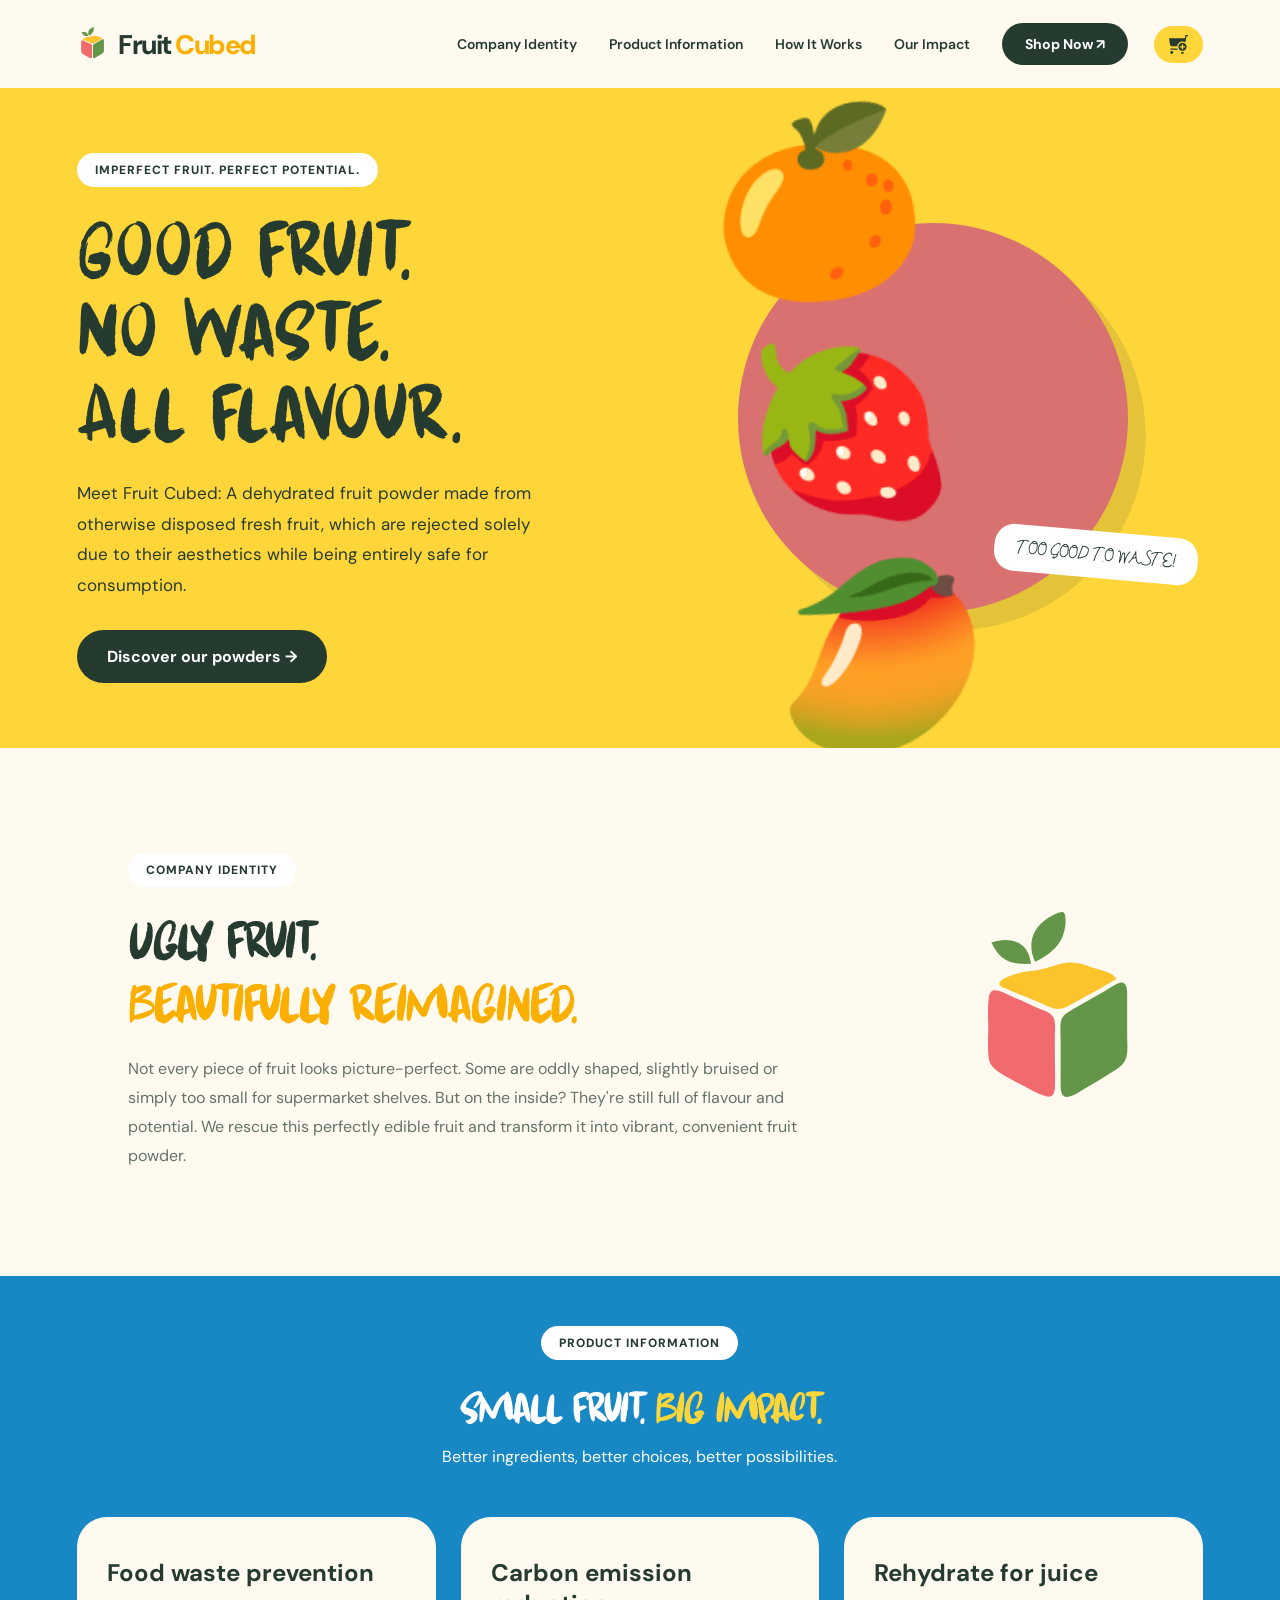
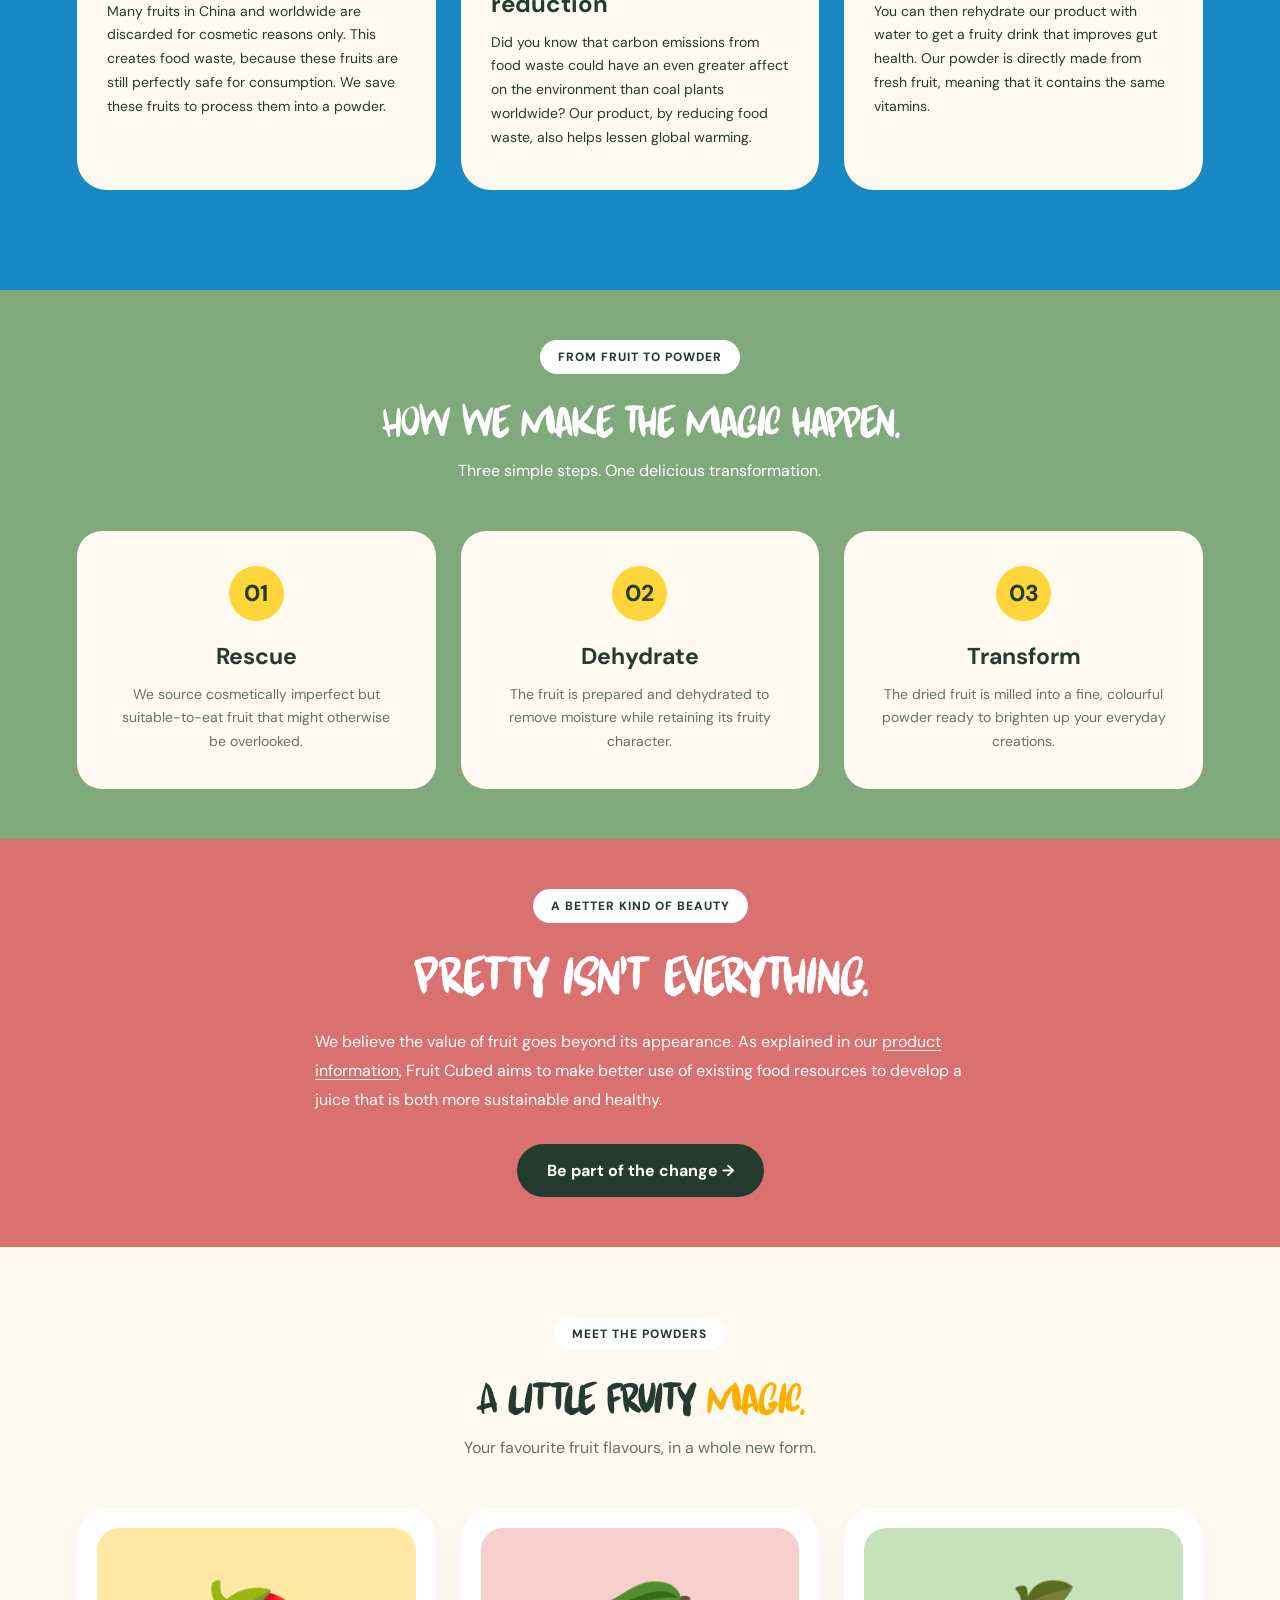
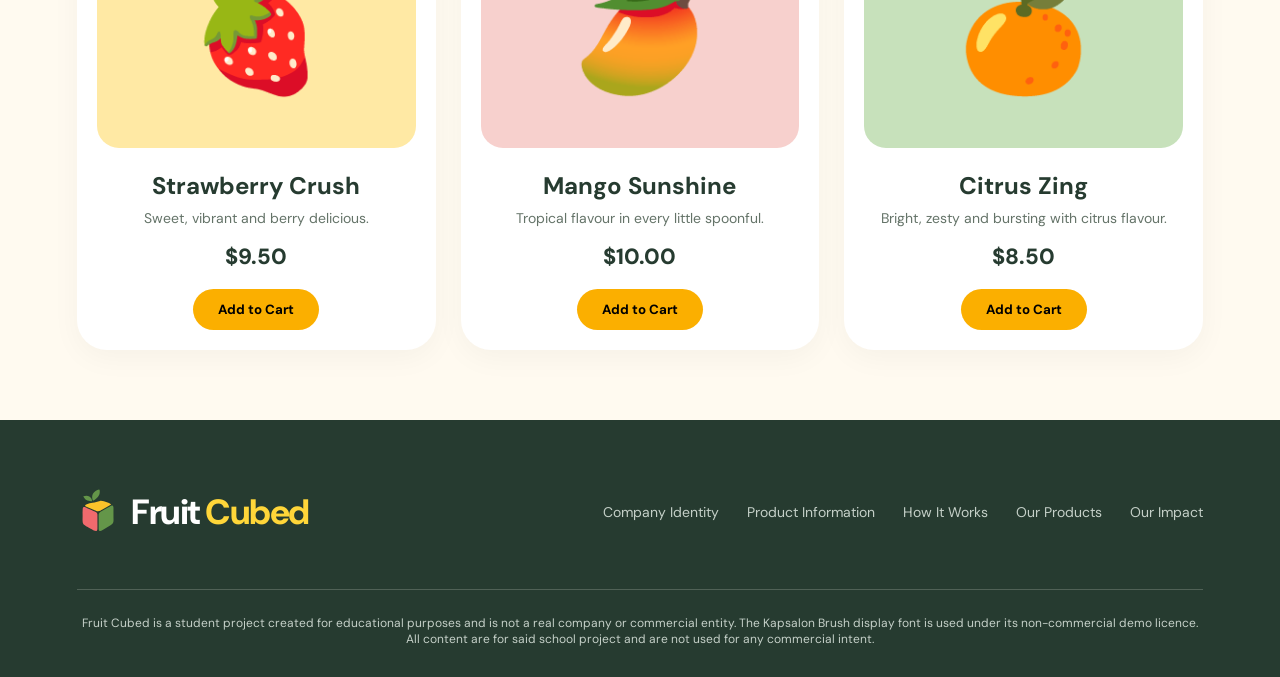
==== index.html @ ef8d4b27 "Add back to top button" ====
<!DOCTYPE html>
<html lang="en">
<head>
<meta charset="UTF-8">
<meta name="viewport" content="width=device-width, initial-scale=1.0">
<title>Fruit Cubed | Good Fruit, No Waste</title>

<link rel="icon" type="image/svg+xml" href="assets/logo.svg">

<link href="https://fonts.googleapis.com/css2?family=DM Sans:wght@400;500;600;700;800&display=swap" rel="stylesheet">

<link rel="stylesheet" href="styles.css">
</head>

<body>

<!-- NAVIGATION -->

<nav>
    <a href="#" class="logo" aria-label="Fruit Cubed home">
        <img src="assets/logo.svg" alt="Fruit Cubed"> <h3>Fruit <span>Cubed</span></h3>
    </a>

    <div class="nav-links" id="navLinks">
        <a href="#about">Company Identity</a>
        <a href="#info">Product Information</a>
        <a href="#process">How It Works</a>
        <a href="#impact">Our Impact</a>

        <div class="nav-more" id="navMore">
            <button class="nav-more-toggle" id="navMoreToggle"
            aria-label="More navigation" aria-expanded="false">More...</button>
            <div class="nav-more-dropdown" id="navMoreDropdown"></div>
        </div>

        <a href="#products" class="nav-button">Shop&nbsp;Now&nbsp;↗</a>
    </div>

    <div class="nav-actions">

        <button class="cart-toggle" aria-label="Open shopping cart"
        aria-controls="cartDrawer" aria-expanded="false"
        onclick="openCart()">
            <img src="assets/shopping-cart.svg" alt="" class="cart-icon">
            <span class="cart-count empty" id="cartCount">0</span>
        </button>

        <button class="menu-toggle" aria-label="Toggle navigation"
        aria-expanded="false" onclick="toggleMenu()">☰</button>

    </div>
</nav>


<!-- HERO SECTION -->

<section class="hero">

    <div class="hero-content">

        <span class="eyebrow">Imperfect fruit. Perfect potential.</span>

        <h1>
            Good fruit.<br>
            No waste.<br>
            <span>All flavour.</span>
        </h1>

        <p>
            Meet Fruit Cubed: A dehydrated fruit powder made from otherwise disposed fresh
            fruit, which are rejected solely due to their aesthetics while being entirely
            safe for consumption.
        </p>

        <a href="#products" class="primary-button">
            Discover our powders →
        </a>

    </div>

    <div class="hero-image">

        <div class="fruit-circle">
            🍊🍓🥭
        </div>

        <div class="floating-label">
            <span class="calligraphy-text">TOO GOOD TO WASTE!</span>
        </div>

    </div>

</section>


<!-- INTRODUCTION -->

<section class="intro" id="about">

    <div class="intro-inner">

        <div class="intro-content">

            <span class="eyebrow">Company Identity</span>

            <h2>
                Ugly fruit.<br>
                <span class="highlight">Beautifully reimagined.</span>
            </h2>

            <p>
                Not every piece of fruit looks picture-perfect.
                Some are oddly shaped, slightly bruised or simply
                too small for supermarket shelves. But on the inside?
                They're still full of flavour and potential.
                We rescue this perfectly edible fruit and transform
                it into vibrant, convenient fruit powder.
            </p>

        </div>

        <div class="intro-logo">
            <img src="assets/logo.svg" alt="Fruit Cubed">
        </div>

    </div>

</section>


<!-- PRODUCT INFORMATION -->

<section class="product-information" id="info">

    <div class="container">

        <div class="section-heading">
            <span class="eyebrow">Product Information</span>
            <h2>Small fruit. <span class="highlight">Big impact.</span></h2>
            <p>Better ingredients, better choices, better possibilities.</p>
        </div>

        <div class="info-grid">

            <div class="info-card">
                <h3>Food waste prevention</h3>
                <p>
                    Many fruits in China and worldwide are discarded for cosmetic reasons only. This creates food waste,
                    because these fruits are still perfectly safe for consumption. We save these fruits to process them into
                    a powder.
                </p>
            </div>

            <div class="info-card">
                <h3>Carbon emission reduction</h3>
                <p>
                    Did you know that carbon emissions from food waste could have an even greater affect on the environment
                    than coal plants worldwide? Our product, by reducing food waste, also helps lessen global warming.
                </p>
            </div>

            <div class="info-card">
                <h3>Rehydrate for juice</h3>
                <p>
                    You can then rehydrate our product with water to get a fruity drink that improves gut health. Our powder
                    is directly made from fresh fruit, meaning that it contains the same vitamins.
                </p>
            </div>

        </div>

    </div>

</section>


<!-- HOW IT WORKS -->

<section class="process" id="process">

    <div class="container">

        <div class="section-heading">

            <span class="eyebrow">From Fruit to Powder</span>

            <h2>How we make the magic happen.</h2>

            <p>Three simple steps. One delicious transformation.</p>

        </div>

        <div class="steps">

            <div class="step">
                <div class="step-number">01</div>
                <h3>Rescue</h3>
                <p>
                    We source cosmetically imperfect but
                    suitable-to-eat fruit that might otherwise
                    be overlooked.
                </p>
            </div>

            <div class="step">
                <div class="step-number">02</div>
                <h3>Dehydrate</h3>
                <p>
                    The fruit is prepared and dehydrated
                    to remove moisture while retaining
                    its fruity character.
                </p>
            </div>

            <div class="step">
                <div class="step-number">03</div>
                <h3>Transform</h3>
                <p>
                    The dried fruit is milled into a fine,
                    colourful powder ready to brighten
                    up your everyday creations.
                </p>
            </div>

        </div>

    </div>

</section>


<!-- SUSTAINABILITY -->

<section class="impact" id="impact">

    <span class="eyebrow">A Better Kind of Beauty</span>

    <h2>Pretty isn't everything.</h2>

    <p>
        We believe the value of fruit goes beyond its appearance.
        As explained in our <a href="#info"> product information</a>,
        Fruit Cubed aims to make better use of existing food
        resources to develop a juice that is both more sustainable and healthy.
    </p>

    <a href="#products" class="primary-button">
        Be part of the change →
    </a>

</section>


<!-- PRODUCTS -->

<section class="products" id="products">

    <div class="container">

        <div class="section-heading">

            <span class="eyebrow">Meet the Powders</span>

            <h2>A little fruity <span class="highlight">magic.</span></h2>

            <p>
                Your favourite fruit flavours, in a whole new form.
            </p>

        </div>

        <div class="product-grid"></div>

    </div>

</section>


<!-- FOOTER -->

<footer>

    <div class="footer-content">

        <a href="#" class="logo" aria-label="Fruit Cubed home">
            <div class="footer-logo">
                <img src="assets/logo.svg" alt="Fruit Cubed"> <h3>Fruit <span>Cubed</span></h3>
            </div>
        </a>


        <div class="footer-links">
            <a href="#about">Company Identity</a>
            <a href="#info">Product Information</a>
            <a href="#process">How It Works</a>
            <a href="#products">Our Products</a>
            <a href="#impact">Our Impact</a>
        </div>
    </div>

    <p class="copyright">
        Fruit Cubed is a student project created for educational purposes and is not a real company or commercial entity.
        The Kapsalon Brush display font is used under its non-commercial demo licence.
        All content are for said school project and are not used for any commercial intent.
    </p>
</footer>


<!-- SHOPPING CART -->

<div class="cart-overlay" id="cartOverlay" onclick="closeCart()"></div>

<aside class="cart-drawer" id="cartDrawer" aria-label="Shopping cart">

    <div class="cart-header">

        <h2>Your cart</h2>

        <button class="cart-close" aria-label="Close cart"
        onclick="closeCart()">✕</button>

    </div>

    <div class="cart-items" id="cartItems"></div>

    <div class="cart-footer">

        <div class="cart-total">
            <span>Total</span>
            <span id="cartTotal">$0.00</span>
        </div>

        <button class="primary-button cart-checkout" disabled
        onclick="openCheckout()">
            Checkout →
        </button>

        <button class="cart-clear" id="cartClear" hidden
        onclick="clearCart()">
            Clear cart
        </button>

        <p class="cart-note">
            Orders open at launch. No payment taken yet.
        </p>

    </div>

</aside>


<!-- BACK TO TOP -->

<button class="scroll-top" id="scrollTop" aria-label="Back to top"
onclick="scrollToTop()">↑</button>


<!-- JAVASCRIPT -->

<script src="products.js"></script>
<script src="script.js?v=3"></script>

</body>
</html>
---- styles.css ----
@font-face {
    font-family: 'Kapsalon Brush';
    src: url('fonts/Kapsalon Brush DEMO.otf') format('opentype');
    font-weight: normal;
    font-style: normal;
    font-display: swap;
}

@font-face {
	font-family: 'Fruit Cubed Calligraphy';
	src: url('fonts/FruitCubedCaligraphy-Regular.otf') format('opentype');
}

/* =========================
   COLOUR PALETTE
========================= */

:root {
    --amber-flame: #fbaf00;
    --gold: #ffd639;
    --light-coral: #da7171;
    --sage-green: #80a97c;
    --ocean-blue: #1788c4;

    --cream: #fffaf0;
    --dark: #263b30;
    --white: #ffffff;

    --nav-height: 88px;
}

/* =========================
   GENERAL STYLING
========================= */

* {
    margin: 0;
    padding: 0;
    box-sizing: border-box;
}

html {
    scroll-behavior: smooth;
}

section[id] {
    scroll-margin-top: var(--nav-height);
}

body {
    font-family: 'DM Sans', sans-serif;
    background: var(--cream);
    color: var(--dark);
    overflow-x: hidden;
}

/* Main display titles */
h1, h2 {
    font-family: 'Kapsalon Brush', cursive;
    font-weight: normal;
}

/* Smaller headings */
h3 {
    font-family: 'DM Sans', sans-serif;
    font-weight: 700;
}

/* Body text */
body {
    font-family: 'DM Sans', sans-serif;
}

a {
    text-decoration: none;
    color: inherit;
}

/* Links inside prose */
p a {
    text-decoration: underline;
    text-underline-offset: 3px;
}

button {
    font-family: inherit;
    cursor: pointer;
    border: none;
}

.container {
    width: 88%;
    max-width: 1200px;
    margin: auto;
}

.highlight {
    color: var(--amber-flame);
}

/* =========================
   NAVIGATION
========================= */

nav {
    display: flex;
    justify-content: space-between;
    align-items: center;
    padding: 22px 6%;
    height: var(--nav-height);
    background: var(--cream);
    position: sticky;
    top: 0;
    z-index: 100;
}

.logo {
    display: flex;
    align-items: center;
    gap: 10px;
}

.logo img {
    display: block;
    height: 40px;
    width: auto;
}

.logo h3 {
    font-size: 27px;
    font-weight: 800;
    letter-spacing: -1.5px;
    white-space: nowrap;
}

.logo span {
    color: var(--amber-flame);
}

.nav-links {
    display: flex;
    gap: 32px;
    align-items: center;
    font-size: 14px;
    font-weight: 600;
    margin-left: auto;
}

.nav-links a {
    flex-shrink: 0;
    white-space: nowrap;
    transition: 0.3s;
}

.nav-links > a:first-child {
    margin-left: 14px;
}

.nav-links a:hover {
    transform: translateY(-2px);
}

.nav-button {
    background: var(--dark);
    color: white;
    padding: 12px 23px;
    border-radius: 30px;
    font-weight: 700;
}

.nav-actions {
    display: flex;
    align-items: center;
    gap: 12px;
    margin-left: 26px;
}

.cart-toggle {
    display: flex;
    align-items: center;
    gap: 7px;
    background: var(--gold);
    color: var(--dark);
    padding: 9px 15px;
    border-radius: 30px;
    font-size: 17px;
    transition: 0.3s;
}

.cart-toggle:hover {
    transform: translateY(-2px);
}

.cart-icon {
    width: 19px;
    height: 19px;
    display: block;
}

.cart-count {
    background: var(--dark);
    color: white;
    min-width: 21px;
    height: 21px;
    border-radius: 50%;
    display: grid;
    place-items: center;
    font-family: 'DM Sans';
    font-size: 12px;
    font-weight: 800;
}

.cart-count.empty {
    display: none;
}

.menu-toggle {
    display: none;
    background: none;
    font-size: 25px;
    transition: 0.3s;
}

.menu-toggle:hover {
    transform: translateY(-2px);
}

/* =========================
   MORE NAVIGATION
======================== */

.nav-more {
    position: relative;
    display: none;
    flex-shrink: 0;
}

.nav-more.has-items {
    display: block;
}

.nav-more-toggle {
    background: none;
    font-family: 'DM Sans', sans-serif;
    font-size: 14px;
    font-weight: 600;
    color: var(--dark);
    padding: 8px 12px;
    transition: 0.3s;
}

.nav-more-toggle:hover {
    transform: translateY(-2px);
}

.nav-more-dropdown {
    display: none;
    position: absolute;
    top: 100%;
    right: 0;
    margin-top: 8px;
    background: var(--cream);
    border-radius: 18px;
    box-shadow: 0 10px 30px rgba(0,0,0,0.1);
    padding: 10px;
    min-width: 180px;
    flex-direction: column;
    gap: 4px;
    z-index: 101;
}

.nav-more:hover .nav-more-dropdown,
.nav-more:focus-within .nav-more-dropdown {
    display: flex;
}

.nav-more.esc-closed .nav-more-dropdown,
.nav-more.esc-closed:hover .nav-more-dropdown,
.nav-more.esc-closed:focus-within .nav-more-dropdown {
    display: none;
}

.nav-more-dropdown a {
    padding: 10px 14px;
    border-radius: 12px;
    font-size: 14px;
    font-weight: 600;
    transition: 0.2s;
}

.nav-more-dropdown a:hover {
    background: var(--gold);
    transform: none;
}

/* =========================
   HERO SECTION
========================= */

.hero {
    min-height: 590px;
    display: flex;
    align-items: center;
    background: var(--gold);
    overflow: hidden;
    padding: 65px 6%;
}

.hero-content {
    width: 52%;
    z-index: 2;
}

.eyebrow {
    display: inline-block;
    background: white;
    padding: 9px 18px;
    border-radius: 30px;
    font-size: 12px;
    font-weight: 800;
    letter-spacing: 1px;
    text-transform: uppercase;
    margin-bottom: 22px;
}

.hero h1 {
    font-size: clamp(48px, 6.5vw, 83px);
    line-height: 0.98;
    letter-spacing: 0px;
    margin-bottom: 25px;
}

.hero p {
    font-size: 17px;
    line-height: 1.8;
    max-width: 470px;
    margin-bottom: 30px;
}

.primary-button {
    display: inline-block;
    padding: 16px 30px;
    background: var(--dark);
    color: white;
    border-radius: 35px;
    font-weight: 700;
    transition: 0.3s;
}

.primary-button:hover {
    transform: translateY(-4px);
    background: var(--ocean-blue);
}

.hero-image {
    width: 48%;
    display: flex;
    justify-content: center;
    align-items: center;
    position: relative;
}

.fruit-circle {
    width: 390px;
    height: 390px;
    background: var(--light-coral);
    border-radius: 50%;
    display: flex;
    align-items: center;
    justify-content: center;
    font-size: 175px;
    box-shadow: 15px 20px 0 rgba(38,59,48,0.12);
    transform: rotate(-8deg);
}

.floating-label {
    position: absolute;
    bottom: 35px;
    right: 5px;
    background: white;
    padding: 15px 22px;
    border-radius: 20px;
    font-weight: 800;
    font-family: "Fruit Cubed Calligraphy";
    transform: rotate(5deg);
}

.calligraphy-text {
    font-family: 'Fruit Cubed Calligraphy', cursive;
}

/* =========================
   INTRO / VALUE PROPOSITION
========================= */

.intro {
    background: var(--cream);
    padding: 105px 10%;
}

.intro-inner {
    display: flex;
    align-items: center;
    justify-content: center;
    gap: 60px;
    max-width: 1200px;
    margin: auto;
}

.intro-content {
    text-align: left;
    flex: 1;
}

.intro-content .eyebrow {
    margin-bottom: 22px;
}

.intro h2 {
    font-size: clamp(35px, 5vw, 55px);
    margin-bottom: 20px;
    letter-spacing: -2px;
}

.intro p {
    max-width: 700px;
    margin: 0;
    text-align: left;
    line-height: 1.8;
    color: #647368;
    font-size: 16px;
}

.intro-logo {
    flex: 0 0 auto;
}

.intro-logo img {
    display: block;
    height: clamp(150px, 20vw, 240px);
    width: auto;
}

/* =========================
   BENEFITS
========================= */

.product-information {
    background: var(--ocean-blue);
    padding: 50px 0 100px;
}

.product-information .section-heading h2,
.product-information .section-heading p {
    color: white;
}

.product-information .highlight {
    color: var(--gold);
}

.section-heading {
    text-align: center;
    margin-bottom: 50px;
}

.section-heading h2 {
    font-size: 45px;
    letter-spacing: -2px;
    margin-bottom: 12px;
}

.section-heading p {
    color: #647368;
}

.info-grid {
    display: grid;
    grid-template-columns: repeat(3, 1fr);
    gap: 25px;
}

.info-card {
    padding: 40px 30px;
    border-radius: 30px;
    min-height: 250px;
    transition: 0.3s;
    background-color: var(--cream);
}

.info-card:hover {
    transform: translateY(-8px);
}

.info-card h3 {
    font-size: 24px;
    margin-bottom: 12px;
}

.info-card p {
    line-height: 1.7;
    font-size: 14px;
}

/* =========================
   HOW IT WORKS
========================= */

.process {
    background: var(--sage-green);
    padding: 50px 0;
}

.process .section-heading h2,
.process .section-heading p {
    color: white;
}

.steps {
    display: grid;
    grid-template-columns: repeat(3, 1fr);
    gap: 25px;
}

.step {
    background: var(--cream);
    padding: 35px;
    border-radius: 25px;
    text-align: center;
    transition: 0.3s;
}

.step:hover {
    transform: translateY(-8px);
}

.step-number {
    background: var(--gold);
    width: 55px;
    height: 55px;
    border-radius: 50%;
    display: grid;
    place-items: center;
    margin: 0 auto 20px;
    font-family: 'DM Sans';
    font-size: 23px;
    font-weight: 800;
}

.step h3 {
    font-size: 23px;
    margin-bottom: 12px;
}

.step p {
    font-size: 14px;
    line-height: 1.7;
    color: #647368;
}

/* =========================
   PRODUCTS
========================= */

.products {
    background: var(--cream);
    padding: 70px 0;
}

.product-grid {
    display: grid;
    grid-template-columns: repeat(3, 1fr);
    gap: 25px;
}

.product-card {
    background: white;
    border-radius: 30px;
    padding: 20px;
    text-align: center;
    box-shadow: 0 8px 30px rgba(0,0,0,0.04);
    transition: 0.3s;
}

.product-card:hover {
    transform: translateY(-8px);
}

.product-image {
    position: relative;
    height: 220px;
    border-radius: 22px;
    display: grid;
    place-items: center;
    font-size: 105px;
    margin-bottom: 22px;
}

/* Photo products fit the same tile the emoji sits in */
.product-image img {
    position: absolute;
    inset: 0;
    width: 100%;
    height: 100%;
    object-fit: contain;
    padding: 18px;
}


.product-card:nth-child(1) .product-image {
    background: #ffe9a4;
}

.product-card:nth-child(2) .product-image {
    background: #f7d0cd;
}

.product-card:nth-child(3) .product-image {
    background: #c7e1bb;
}

.product-card h3 {
    font-size: 24px;
    margin-bottom: 8px;
}

.product-card p {
    color: #647368;
    font-size: 14px;
    margin-bottom: 15px;
}

.product-price {
    font-family: 'DM Sans';
    font-size: 22px;
    font-weight: 800;
    margin-bottom: 18px;
}

.product-button {
    background: var(--amber-flame);
    padding: 12px 25px;
    border-radius: 25px;
    font-weight: 700;
    transition: 0.3s;
}

.product-button:hover {
    background: var(--gold);
}

.product-actions {
    display: flex;
    flex-direction: column;
    align-items: center;
    gap: 10px;
}

.product-quantity {
    display: flex;
    align-items: center;
    gap: 14px;
    background: var(--amber-flame);
    padding: 7px 14px;
    border-radius: 25px;
}

.product-quantity[hidden] {
    display: none;
}

.product-quantity button {
    width: 26px;
    height: 26px;
    border-radius: 50%;
    background: white;
    font-size: 15px;
    font-weight: 700;
    line-height: 1;
    transition: 0.2s;
}

.product-quantity button:hover {
    background: var(--gold);
}

.product-quantity span {
    font-family: 'DM Sans';
    font-size: 14px;
    font-weight: 700;
    min-width: 14px;
    text-align: center;
}

.product-link {
    background: none;
    color: #647368;
    font-size: 13px;
    font-weight: 600;
    text-decoration: underline;
}

.product-link:hover {
    color: var(--light-coral);
}

/* =========================
   SHOPPING CART
========================= */

body.cart-open {
    overflow: hidden;
}

.cart-overlay {
    position: fixed;
    inset: 0;
    background: rgba(38,59,48,0.45);
    opacity: 0;
    visibility: hidden;
    transition: 0.3s;
    z-index: 200;
}

.cart-overlay.active {
    opacity: 1;
    visibility: visible;
}

.cart-drawer {
    position: fixed;
    top: 0;
    right: 0;
    height: 100%;
    width: 400px;
    max-width: 92%;
    background: var(--cream);
    z-index: 201;
    display: flex;
    flex-direction: column;
    padding: 30px 26px;
    border-radius: 30px 0 0 30px;
    box-shadow: -10px 0 40px rgba(0,0,0,0.15);
    transform: translateX(105%);
    visibility: hidden;
    transition: 0.35s;
}

.cart-drawer.active {
    transform: translateX(0);
    visibility: visible;
}

.cart-header {
    display: flex;
    justify-content: space-between;
    align-items: center;
    margin-bottom: 22px;
}

.cart-header h2 {
    font-size: 32px;
    letter-spacing: -1px;
}

.cart-close {
    background: white;
    width: 40px;
    height: 40px;
    border-radius: 50%;
    font-size: 15px;
    transition: 0.3s;
}

.cart-close:hover {
    background: var(--gold);
}

.cart-items {
    flex: 1;
    overflow-y: auto;
    padding-right: 4px;
}

.cart-empty {
    text-align: center;
    color: #647368;
    font-size: 14px;
    line-height: 1.8;
    margin-top: 50px;
}

.cart-item {
    display: flex;
    align-items: center;
    gap: 14px;
    background: white;
    border-radius: 20px;
    padding: 12px;
    margin-bottom: 12px;
}

.cart-item-image {
    width: 58px;
    height: 58px;
    border-radius: 15px;
    display: grid;
    place-items: center;
    font-size: 28px;
    flex-shrink: 0;
}

.cart-item-image.strawberry {
    background: #ffe9a4;
}

.cart-item-image.mango {
    background: #f7d0cd;
}

.cart-item-image.citrus {
    background: #c7e1bb;
}

.cart-item-info {
    flex: 1;
}

.cart-item-info h4 {
    font-family: 'DM Sans';
    font-size: 15px;
    font-weight: 700;
    margin-bottom: 3px;
}

.cart-item-price {
    font-family: 'DM Sans';
    font-size: 13px;
    color: #647368;
    margin-bottom: 8px;
}

.cart-item-controls {
    display: flex;
    align-items: center;
    gap: 10px;
}

.cart-item-controls button {
    width: 26px;
    height: 26px;
    border-radius: 50%;
    background: var(--cream);
    font-size: 15px;
    font-weight: 700;
    line-height: 1;
    transition: 0.2s;
}

.cart-item-controls button:hover {
    background: var(--gold);
}

.cart-item-controls span {
    font-family: 'DM Sans';
    font-size: 14px;
    font-weight: 700;
    min-width: 14px;
    text-align: center;
}

.cart-item-remove {
    background: none;
    color: #647368;
    font-size: 13px;
    padding: 6px;
    transition: 0.2s;
}

.cart-item-remove:hover {
    color: var(--light-coral);
}

.cart-footer {
    border-top: 1px solid rgba(38,59,48,0.12);
    padding-top: 20px;
    margin-top: 15px;
}

.cart-total {
    display: flex;
    justify-content: space-between;
    font-family: 'DM Sans';
    font-size: 19px;
    font-weight: 800;
    margin-bottom: 15px;
}

.cart-checkout {
    display: block;
    width: 100%;
    text-align: center;
}

.cart-checkout:disabled {
    background: #c5d0c8;
    color: var(--white);
    cursor: not-allowed;
}

.cart-checkout:disabled:hover {
    transform: none;
    background: #c5d0c8;
}

.cart-clear {
    display: block;
    width: 100%;
    background: none;
    color: #647368;
    font-family: 'DM Sans';
    font-size: 13px;
    font-weight: 600;
    text-align: center;
    padding: 10px;
    margin-top: 4px;
    transition: 0.2s;
}

.cart-clear:hover {
    color: var(--light-coral);
}

.cart-clear[hidden] {
    display: none;
}

.cart-note {
    font-size: 12px;
    color: #647368;
    text-align: center;
    margin-top: 12px;
}

/* Fruit thrown from the Add to Cart button: across to just
   above the cart icon, then dropped straight into it. The
   start, the target and --fly-x/--fly-y come from flyToCart(). */

.fly-to-cart {
    position: fixed;
    width: 46px;
    height: 46px;
    margin: -23px 0 0 -23px;
    border-radius: 50%;
    display: grid;
    place-items: center;
    font-size: 24px;
    pointer-events: none;
    z-index: 300;
    animation: fly-to-cart 0.55s cubic-bezier(0.2, 0, 0.35, 1) forwards;
}

@keyframes fly-to-cart {

    0% {
        transform: translate(0, 0) scale(1);
        opacity: 1;
    }

    /* Hover above the icon, lined up on its centre line */

    60% {
        transform: translate(var(--fly-x), calc(var(--fly-y) - 46px)) scale(0.6);
        opacity: 1;
        animation-timing-function: cubic-bezier(0.5, 0, 0.9, 0.4);
    }

    /* Drop in from the top and disappear into the icon */

    100% {
        transform: translate(var(--fly-x), var(--fly-y)) scale(0.15);
        opacity: 0;
    }
}

.cart-toggle.bumped {
    animation: cart-bump 0.45s ease-out;
}

@keyframes cart-bump {

    0% {
        transform: scale(1);
    }

    40% {
        transform: scale(1.15);
    }

    100% {
        transform: scale(1);
    }
}

/* =========================
   SUSTAINABILITY BANNER
========================= */

.impact {
    background: var(--light-coral);
    padding: 50px 10%;
    text-align: center;
    color: white;
}

.impact .eyebrow {
    color: var(--dark);
}

.impact h2 {
    font-size: clamp(35px, 5vw, 55px);
    margin-bottom: 20px;
    letter-spacing: -2px;
}

.impact p {
    max-width: 650px;
    margin: auto auto 30px;
    text-align: left;
    line-height: 1.8;
}

.impact .primary-button {
    background: var(--dark);
}

/* =========================
   FOOTER
========================= */

footer {
    background: var(--dark);
    color: white;
    padding: 65px 6% 30px;
}

.footer-content {
    display: flex;
    justify-content: space-between;
    flex-wrap: wrap;
    gap: 40px;
    margin-bottom: 50px;
}

.footer-logo {
    display: flex;
    align-items: center;
    gap: 12px;
}

.footer-logo h3 {
    font-size: 35px;
    font-weight: 800;
    letter-spacing: -1.5px;
    white-space: nowrap;
}

.footer-logo img {
    display: block;
    height: 54px;
    width: auto;
}

.footer-logo span {
    color: var(--gold);
}

.footer-links {
    display: flex;
    flex-wrap: wrap;
    align-items: center;
    gap: 0 28px;
}

.footer-links a {
    display: inline-block;
    color: #c5d0c8;
    font-size: 14px;
}

.footer-links a:hover {
    color: var(--gold);
}

.copyright {
    border-top: 1px solid #506156;
    padding-top: 25px;
    font-size: 12px;
    color: #c5d0c8;
    text-align: center;
}

/* =========================
   BACK TO TOP
========================= */

.scroll-top {
    position: fixed;
    right: 24px;
    bottom: 24px;
    width: 52px;
    height: 52px;
    border-radius: 50%;
    display: grid;
    place-items: center;
    background: var(--amber-flame);
    color: var(--white);
    font-size: 22px;
    line-height: 1;
    box-shadow: 0 6px 20px rgba(38,59,48,0.2);
    opacity: 0;
    visibility: hidden;
    transform: translateY(12px);
    transition: opacity 0.3s, visibility 0.3s, transform 0.3s;
    z-index: 90;
}

.scroll-top.visible {
    opacity: 1;
    visibility: visible;
    transform: translateY(0);
}

.scroll-top:hover {
    transform: translateY(-3px);
}

/* =========================
   RESPONSIVE DESIGN
========================= */

@media (max-width: 850px) {

    .hero {
        flex-direction: column;
        text-align: center;
        gap: 55px;
    }

    .hero-content,
    .hero-image {
        width: 100%;
    }

    .hero p {
        margin-left: auto;
        margin-right: auto;
    }

    .fruit-circle {
        width: 280px;
        height: 280px;
        font-size: 125px;
    }

    .info-grid,
    .steps,
    .product-grid {
        grid-template-columns: 1fr 1fr;
    }

    .intro-inner {
        flex-direction: column;
        text-align: center;
        gap: 45px;
    }

    .intro-content {
        text-align: center;
    }

    .intro p {
        text-align: center;
        margin-left: auto;
        margin-right: auto;
    }
}

@media (max-width: 600px) {

    nav {
        padding: 20px 6%;
    }

    .menu-toggle {
        display: block;
    }

    .nav-actions {
        margin-left: 0;
    }

    .nav-links {
        display: none;
        position: absolute;
        top: var(--nav-height);
        left: 0;
        width: 100%;
        background: var(--cream);
        padding: 25px;
        flex-direction: column;
        box-shadow: 0 10px 15px rgba(0,0,0,0.05);
    }

    .nav-links.active {
        display: flex;
    }

    .nav-links.active .nav-more {
        display: none;
    }

    .nav-links > a:first-child {
        margin-left: 0;
    }

    .cart-drawer {
        width: 100%;
        max-width: 100%;
        padding: 25px 20px;
        border-radius: 0;
    }

    .hero {
        padding: 65px 7%;
    }

    .hero h1 {
        letter-spacing: -2px;
    }

    .info-grid,
    .steps,
    .product-grid {
        grid-template-columns: 1fr;
    }

    .intro {
        padding: 75px 7%;
    }

    .intro-logo img {
        height: 130px;
    }

    .section-heading h2 {
        font-size: 36px;
    }

    .impact {
        padding: 65px 7%;
    }

    .footer-content {
        flex-direction: column;
    }

    .scroll-top {
        width: 44px;
        height: 44px;
        right: 16px;
        bottom: 16px;
        font-size: 18px;
    }
}
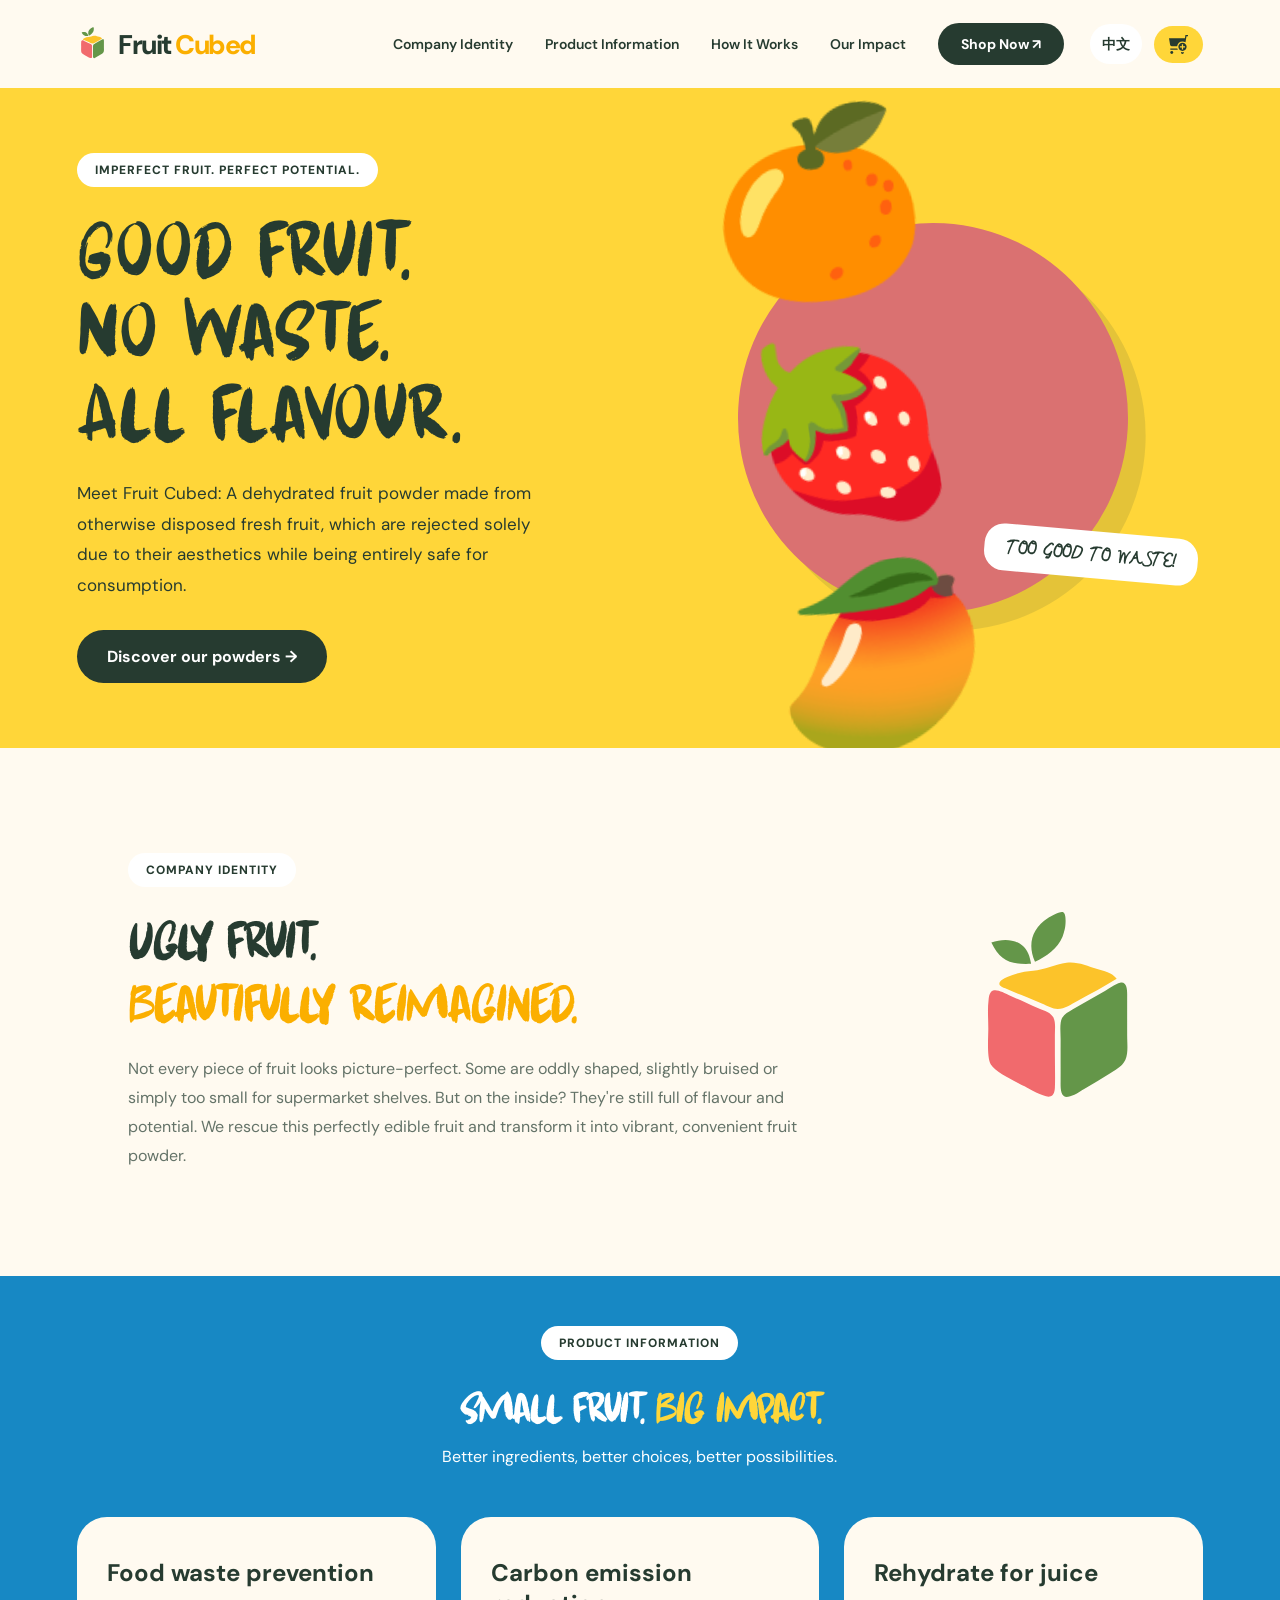
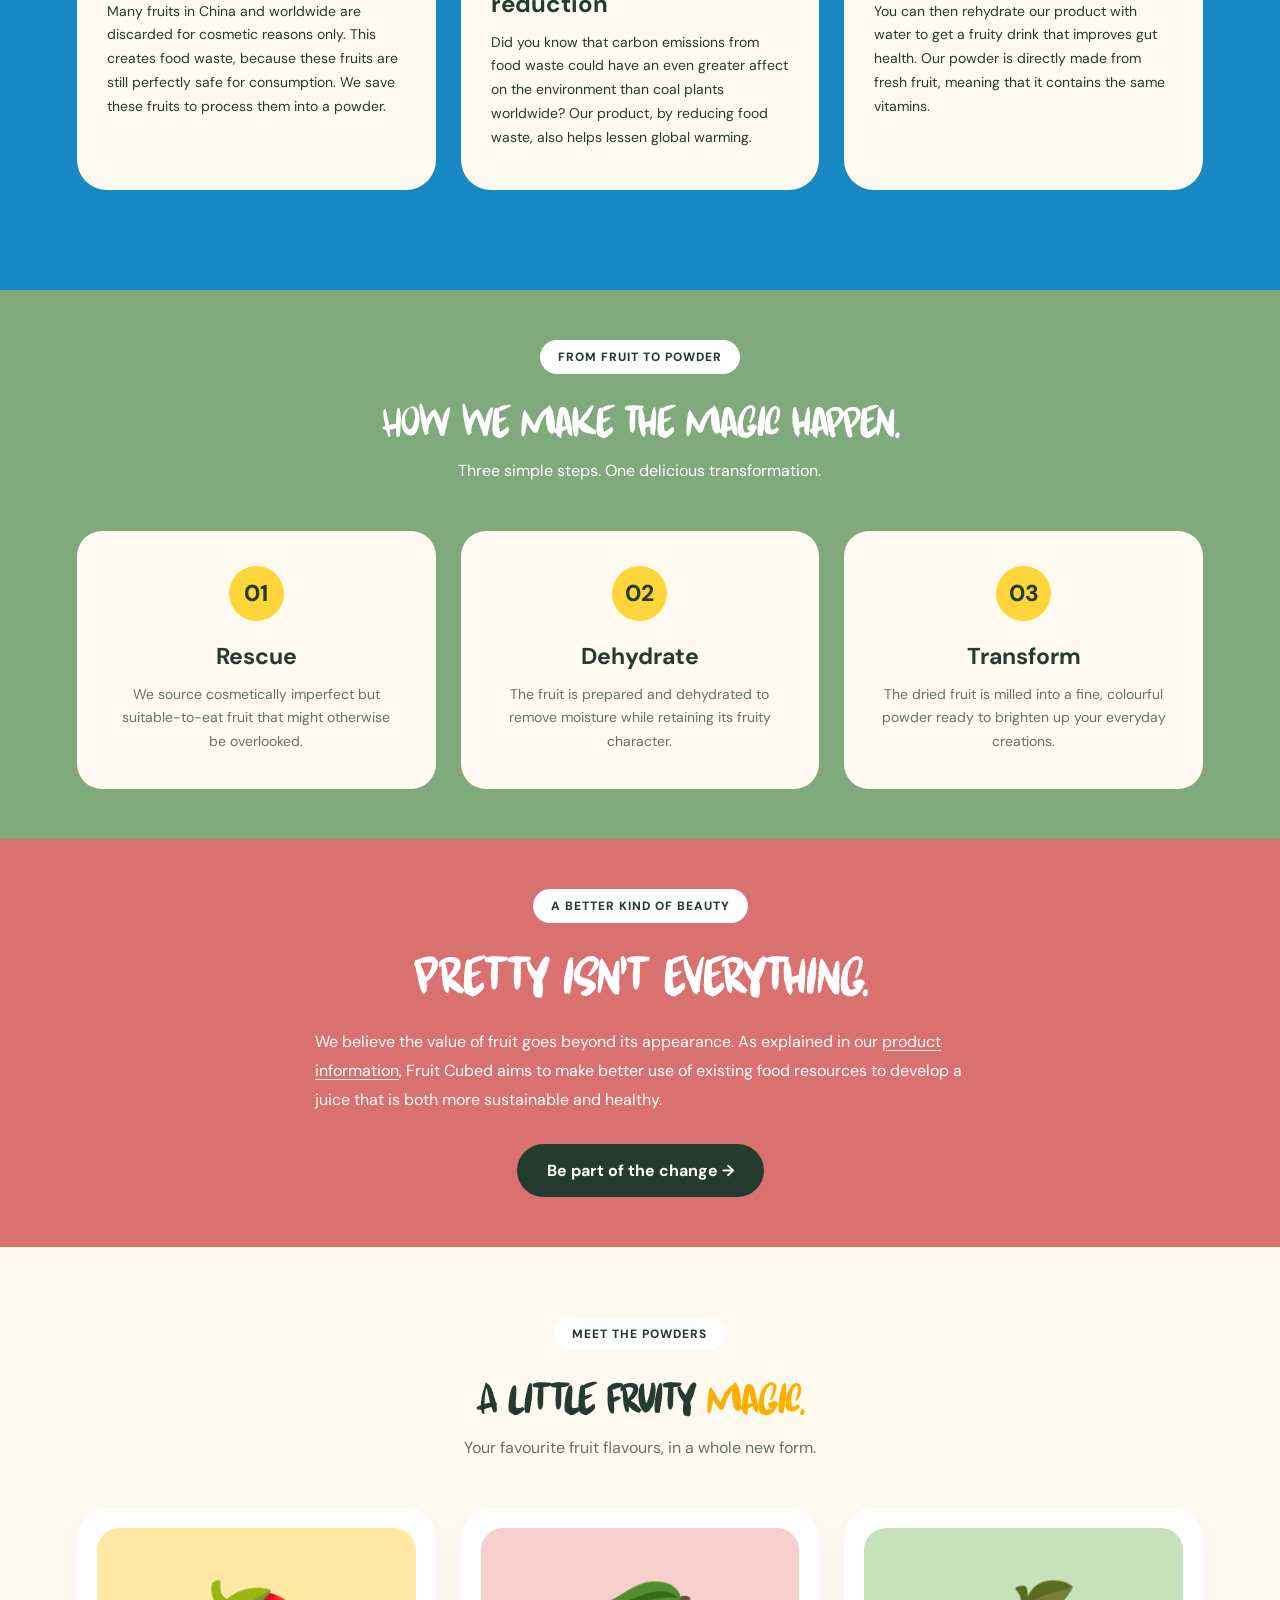
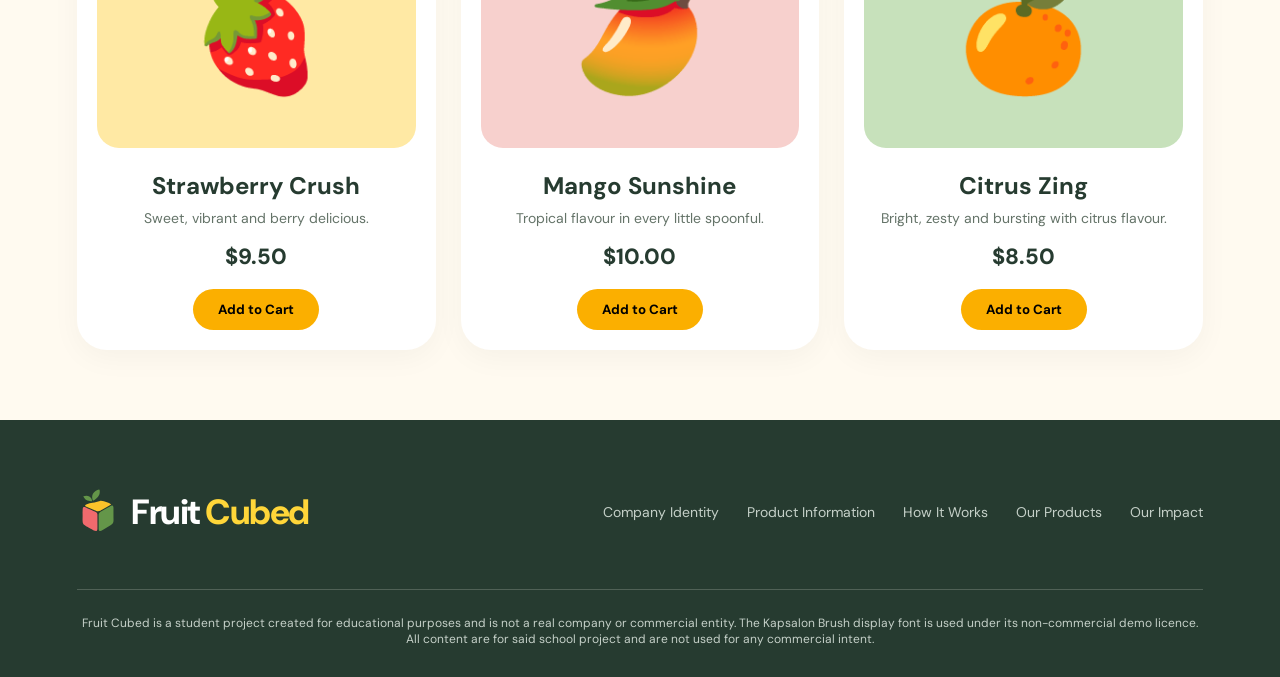
==== commit 9f846d8a: "Create Chinese version (entirely translated with AI)" ====
--- a/index.html
+++ b/index.html
@@ -37,6 +37,8 @@
     </div>
 
     <div class="nav-actions">
+
+        <a href="zh.html" class="lang-switch" aria-label="Switch to Chinese">中文</a>
 
         <button class="cart-toggle" aria-label="Open shopping cart"
         aria-controls="cartDrawer" aria-expanded="false"
--- a/styles.css
+++ b/styles.css
@@ -8,7 +8,7 @@
 
 @font-face {
 	font-family: 'Fruit Cubed Calligraphy';
-	src: url('fonts/FruitCubedCaligraphy-Regular.otf') format('opentype');
+	src: url('fonts/FruitCubedCalligraphy-Bold.otf') format('opentype');
 }
 
 /* =========================
@@ -212,6 +212,25 @@
 
 .cart-count.empty {
     display: none;
+}
+
+.lang-switch {
+    display: inline-flex;
+    align-items: center;
+    justify-content: center;
+    min-width: 42px;
+    height: 40px;
+    padding: 0 12px;
+    background: var(--white);
+    color: var(--dark);
+    border-radius: 30px;
+    font-size: 14px;
+    font-weight: 700;
+    transition: 0.3s;
+}
+
+.lang-switch:hover {
+    transform: translateY(-2px);
 }
 
 .menu-toggle {
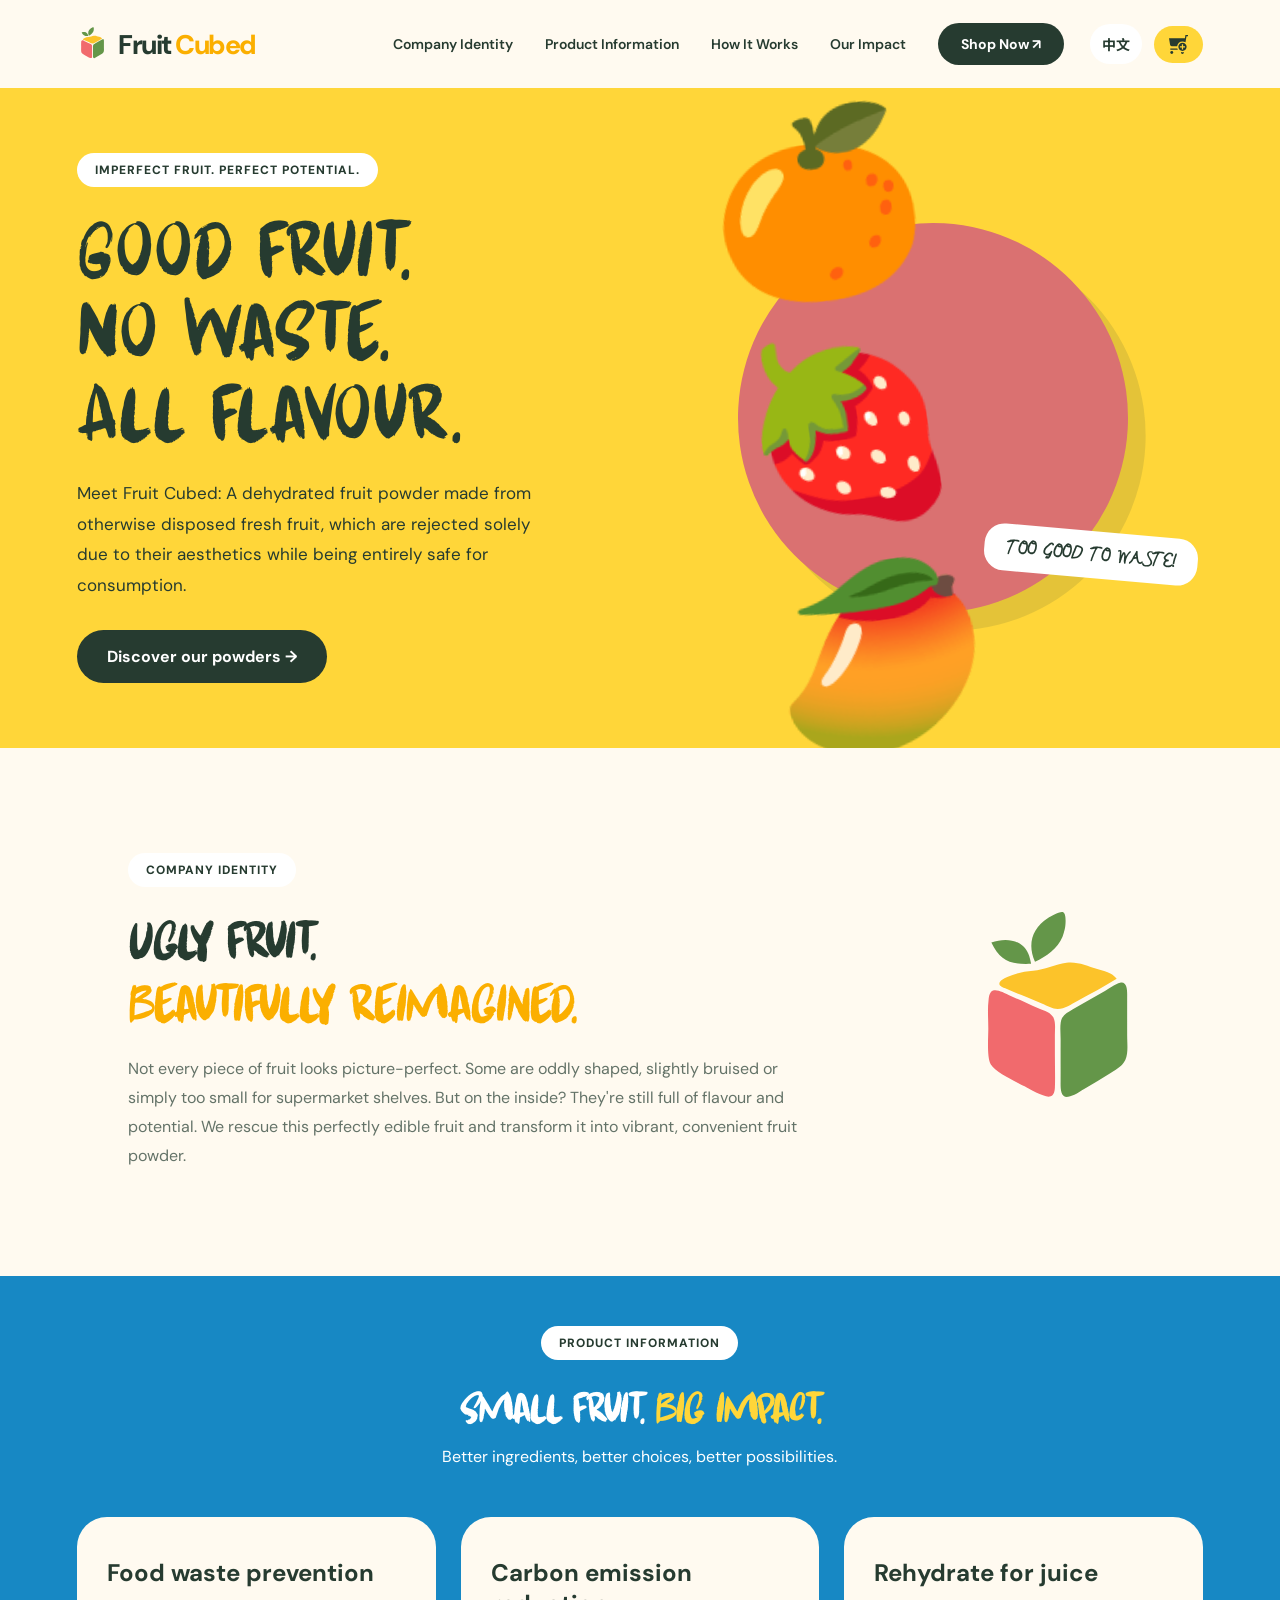
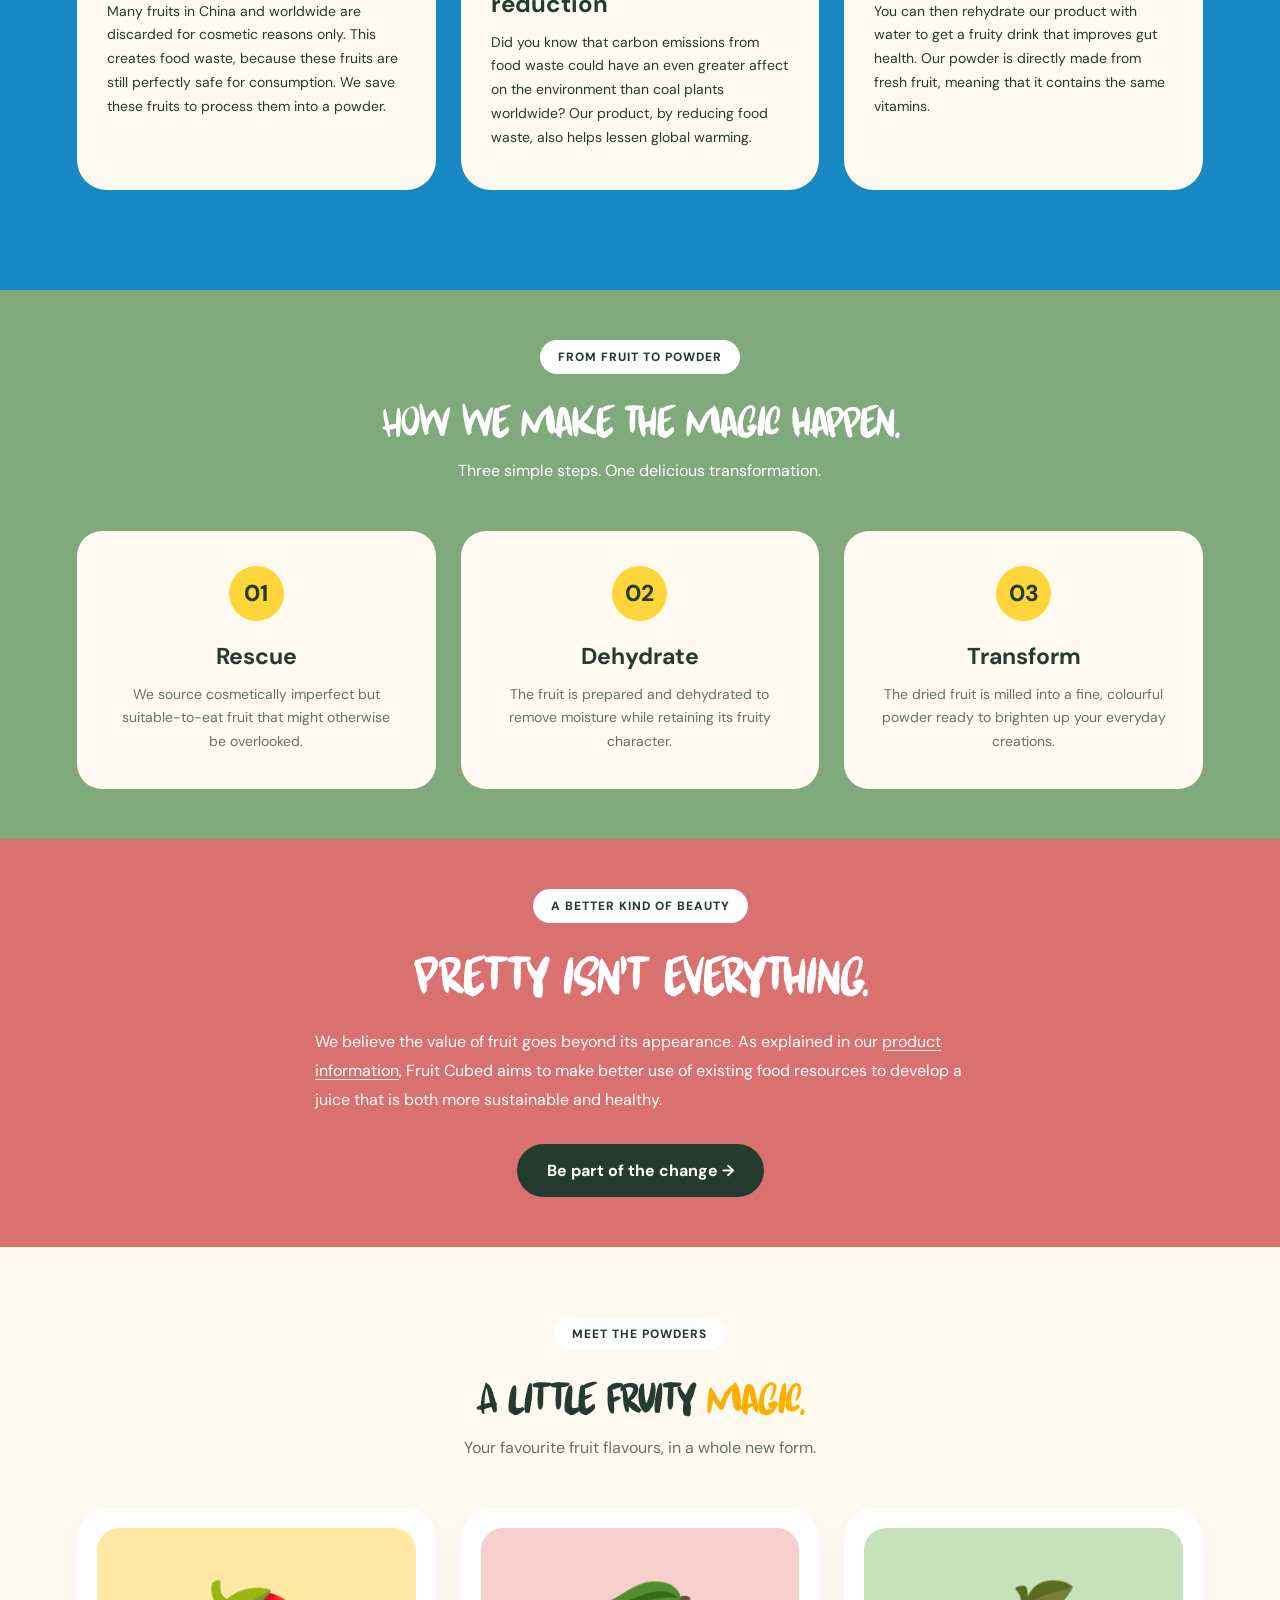
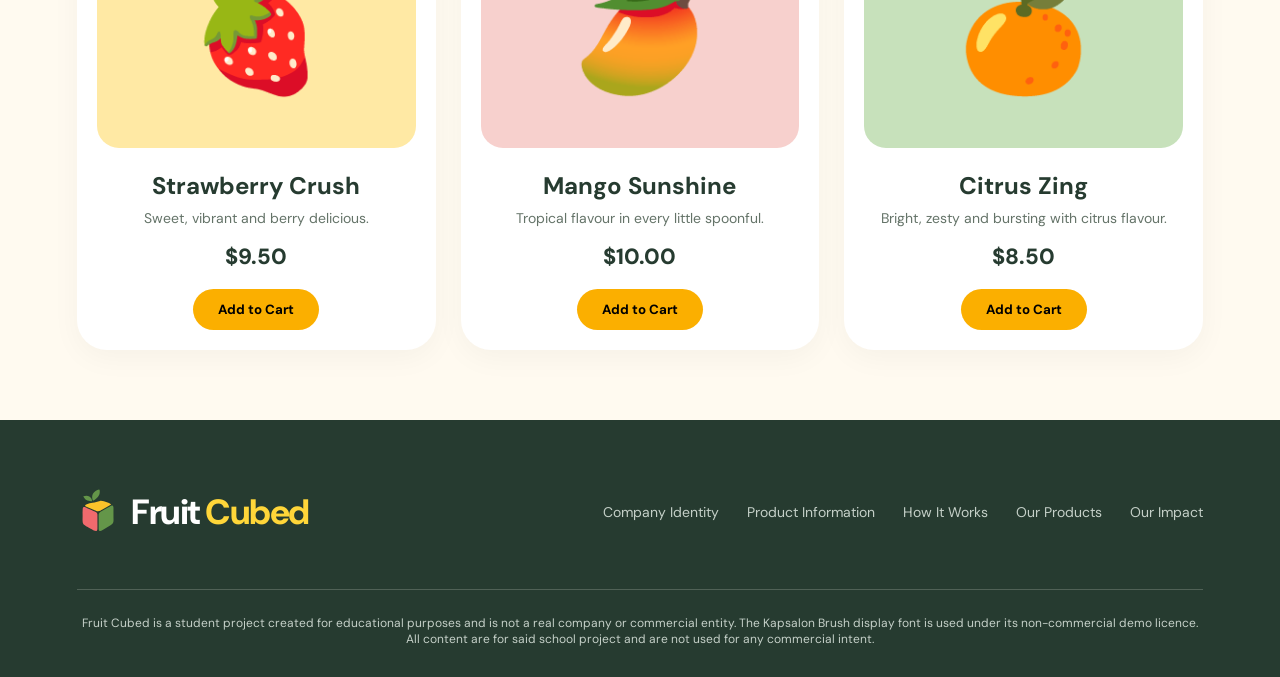
==== commit 571217f7: "Add compatible Chinese font" ====
--- a/index.html
+++ b/index.html
@@ -7,7 +7,7 @@
 
 <link rel="icon" type="image/svg+xml" href="assets/logo.svg">
 
-<link href="https://fonts.googleapis.com/css2?family=DM Sans:wght@400;500;600;700;800&display=swap" rel="stylesheet">
+<link href="https://fonts.googleapis.com/css2?family=DM+Sans:wght@400;500;600;700;800&family=Ma+Shan+Zheng&family=Noto+Sans+SC:wght@400;500;700;900&display=swap" rel="stylesheet">
 
 <link rel="stylesheet" href="styles.css">
 </head>
--- a/styles.css
+++ b/styles.css
@@ -48,7 +48,7 @@
 }
 
 body {
-    font-family: 'DM Sans', sans-serif;
+    font-family: 'DM Sans', 'Noto Sans SC', 'PingFang SC', 'Microsoft YaHei', sans-serif;
     background: var(--cream);
     color: var(--dark);
     overflow-x: hidden;
@@ -56,7 +56,7 @@
 
 /* Main display titles */
 h1, h2 {
-    font-family: 'Kapsalon Brush', cursive;
+    font-family: 'Kapsalon Brush', 'Ma Shan Zheng', 'PingFang SC', 'Microsoft YaHei', cursive;
     font-weight: normal;
 }
 
@@ -68,7 +68,7 @@
 
 /* Body text */
 body {
-    font-family: 'DM Sans', sans-serif;
+    font-family: 'DM Sans', 'Noto Sans SC', 'PingFang SC', 'Microsoft YaHei', sans-serif;
 }
 
 a {
@@ -400,12 +400,12 @@
     padding: 15px 22px;
     border-radius: 20px;
     font-weight: 800;
-    font-family: "Fruit Cubed Calligraphy";
+    font-family: 'Fruit Cubed Calligraphy', 'Ma Shan Zheng', 'PingFang SC', 'Microsoft YaHei', cursive;
     transform: rotate(5deg);
 }
 
 .calligraphy-text {
-    font-family: 'Fruit Cubed Calligraphy', cursive;
+    font-family: 'Fruit Cubed Calligraphy', 'Ma Shan Zheng', 'PingFang SC', 'Microsoft YaHei', cursive;
 }
 
 /* =========================
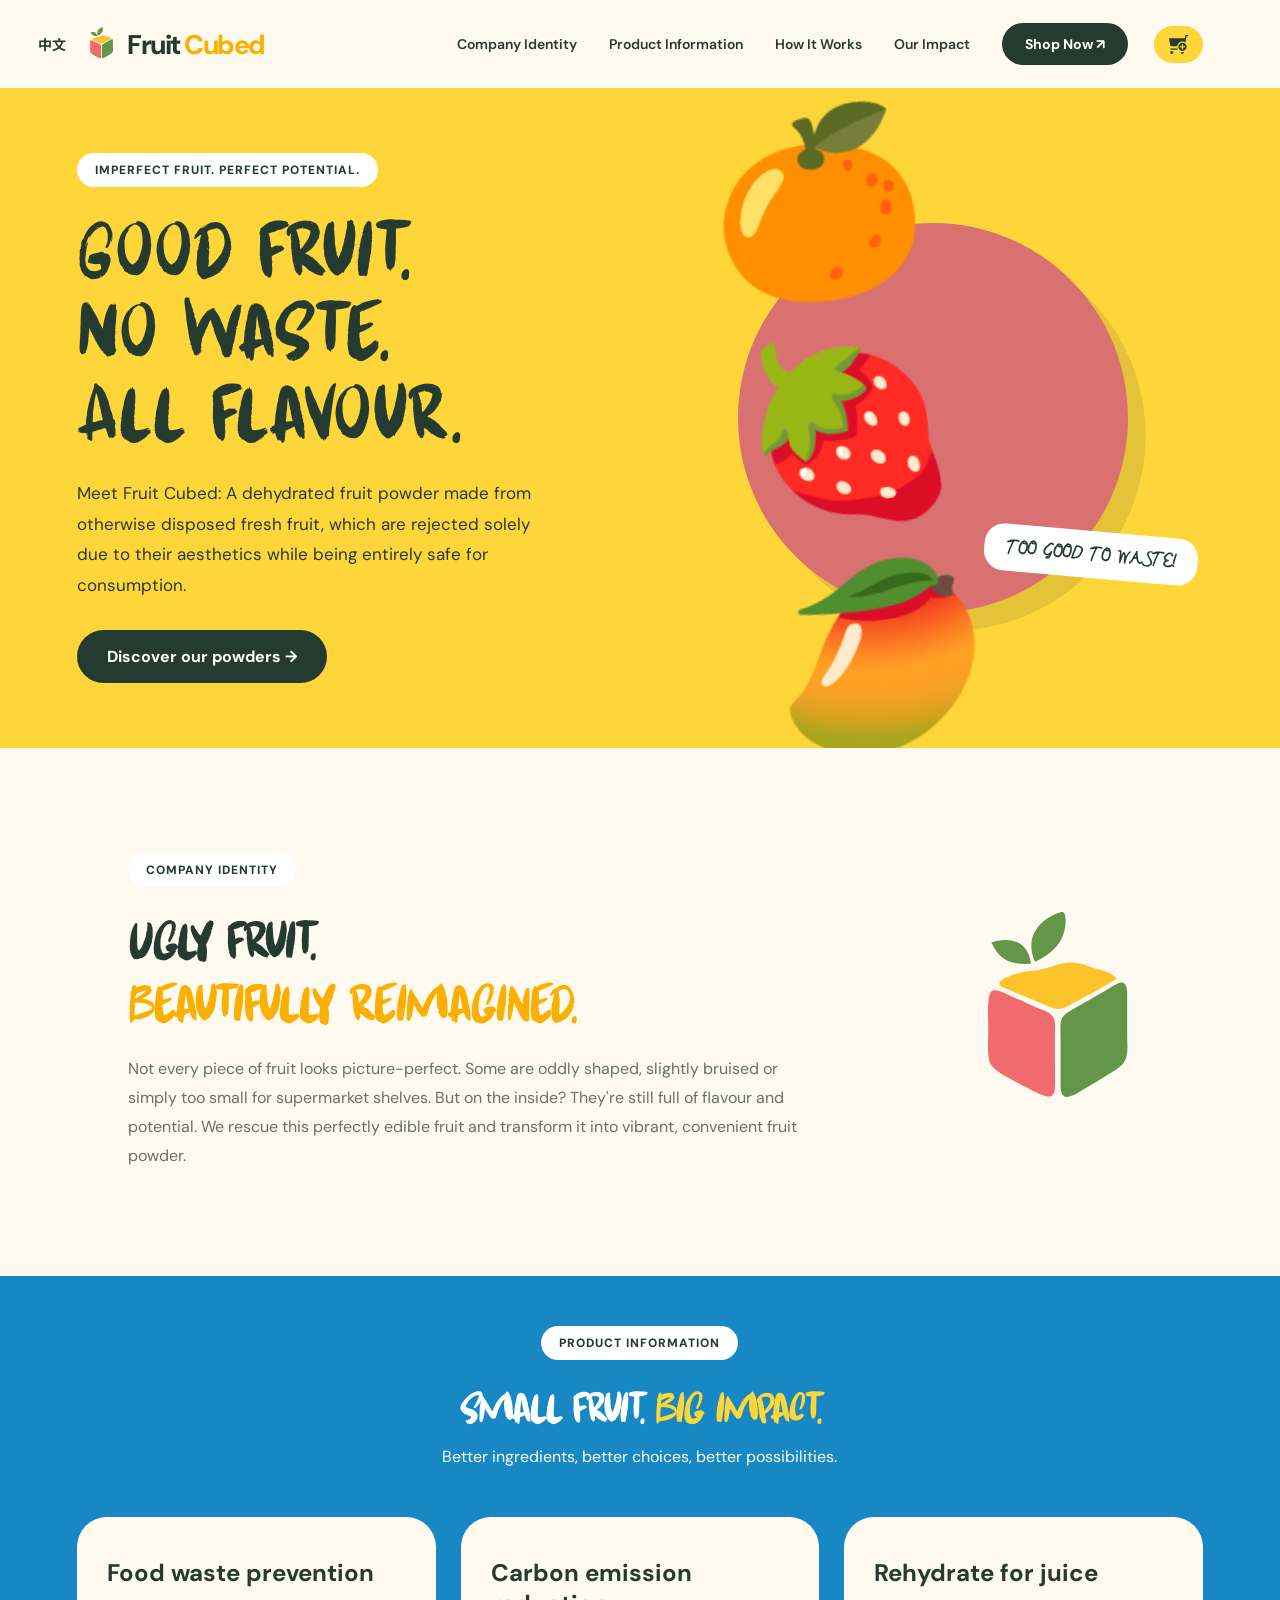
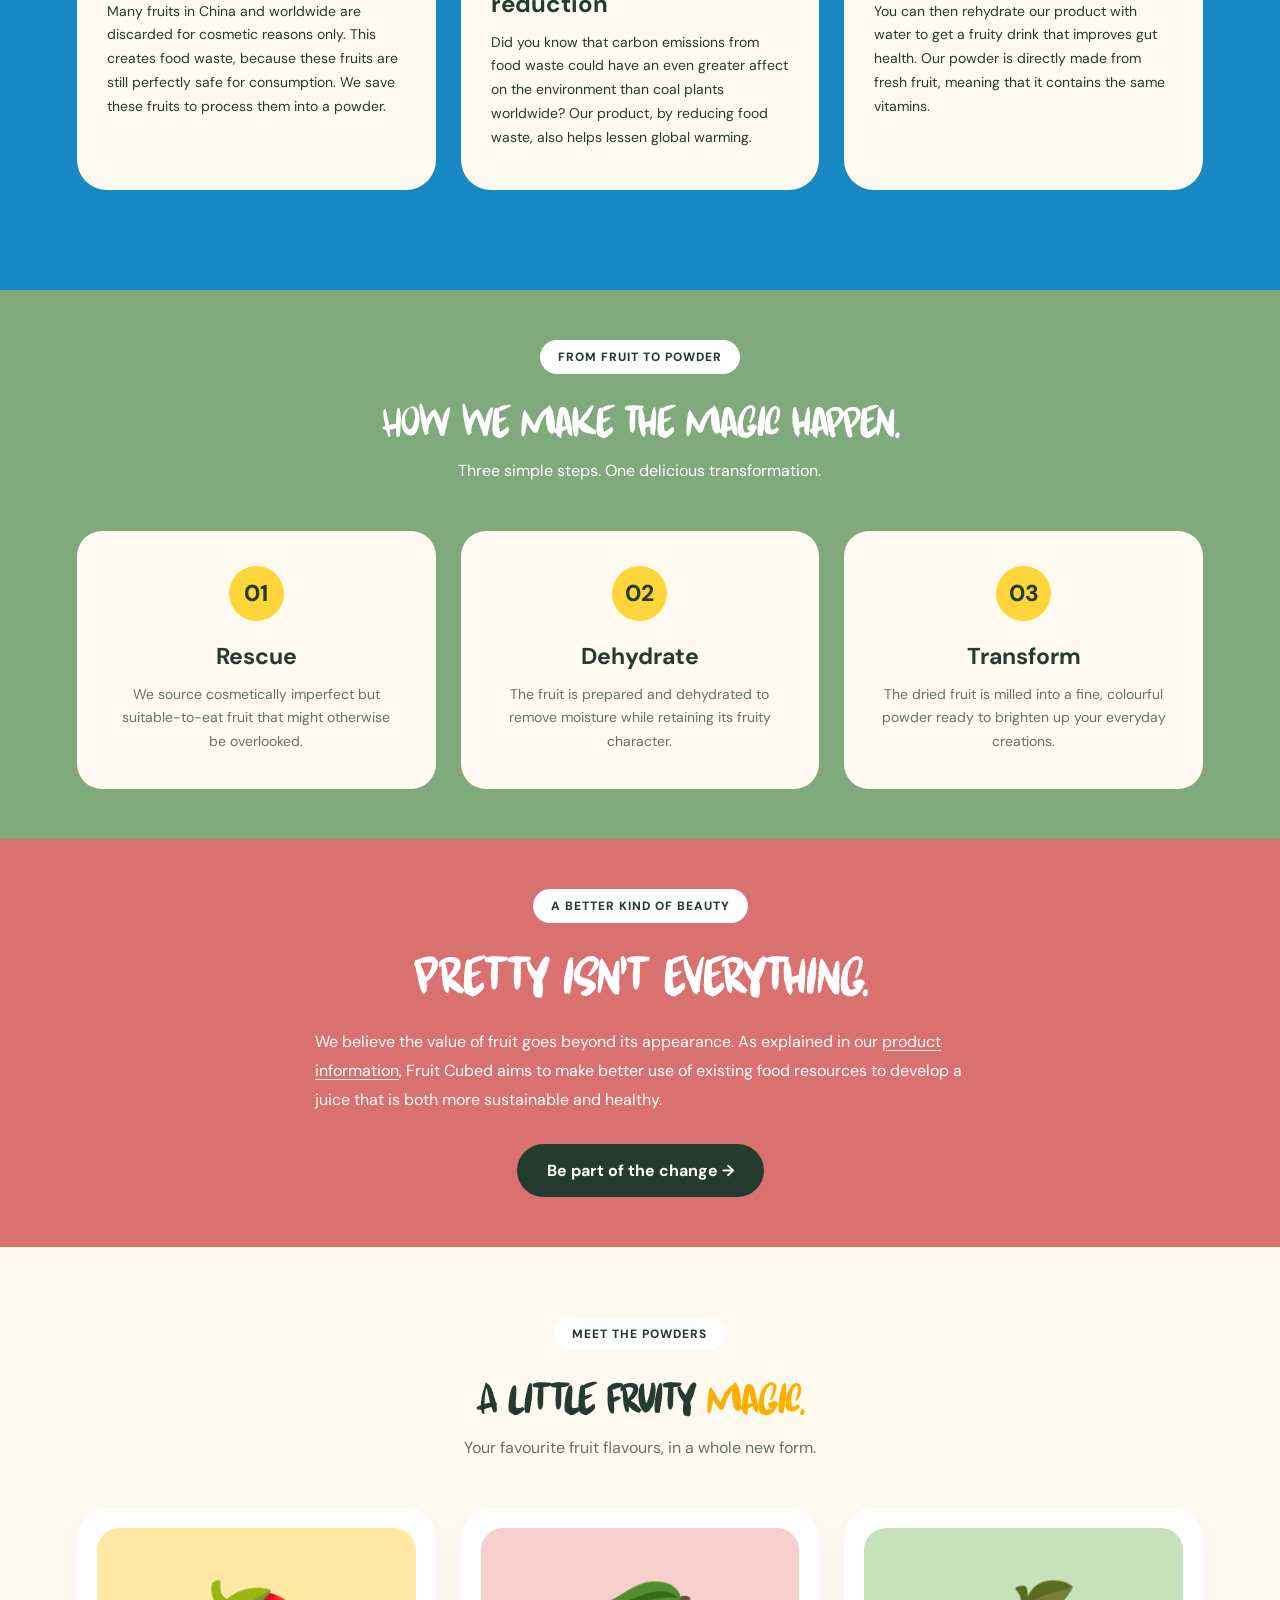
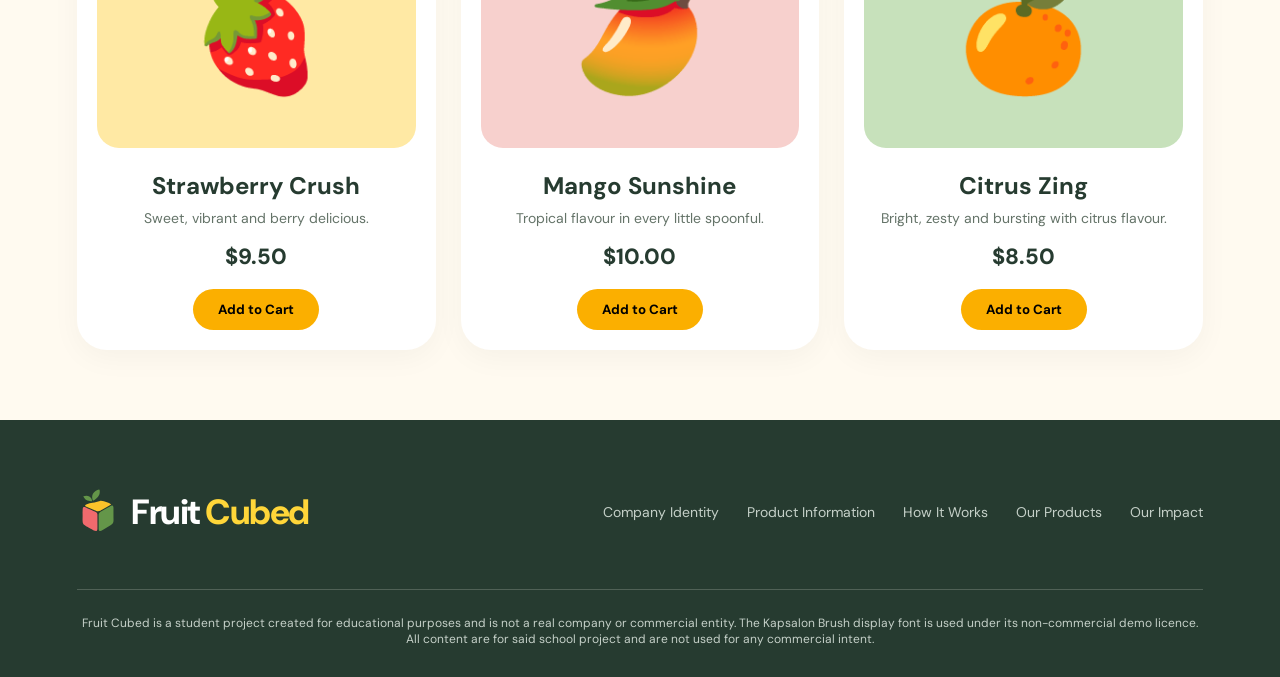
==== commit 392bc656: "Improve language switching button" ====
--- a/index.html
+++ b/index.html
@@ -10,6 +10,13 @@
 <link href="https://fonts.googleapis.com/css2?family=DM+Sans:wght@400;500;600;700;800&family=Ma+Shan+Zheng&family=Noto+Sans+SC:wght@400;500;700;900&display=swap" rel="stylesheet">
 
 <link rel="stylesheet" href="styles.css">
+
+<script>
+    if (window.location.pathname === '/fruit-cubed-website/' ||
+        window.location.pathname === '/fruit-cubed-website') {
+        window.history.replaceState(null, '', 'index.html');
+    }
+</script>
 </head>
 
 <body>
@@ -17,6 +24,8 @@
 <!-- NAVIGATION -->
 
 <nav>
+    <a href="zh.html" class="lang-switch" aria-label="Switch to Chinese">中文</a>
+
     <a href="#" class="logo" aria-label="Fruit Cubed home">
         <img src="assets/logo.svg" alt="Fruit Cubed"> <h3>Fruit <span>Cubed</span></h3>
     </a>
@@ -37,8 +46,6 @@
     </div>
 
     <div class="nav-actions">
-
-        <a href="zh.html" class="lang-switch" aria-label="Switch to Chinese">中文</a>
 
         <button class="cart-toggle" aria-label="Open shopping cart"
         aria-controls="cartDrawer" aria-expanded="false"
--- a/styles.css
+++ b/styles.css
@@ -106,7 +106,7 @@
     display: flex;
     justify-content: space-between;
     align-items: center;
-    padding: 22px 6%;
+    padding: 22px 6% 22px 2%;
     height: var(--nav-height);
     background: var(--cream);
     position: sticky;
@@ -221,12 +221,13 @@
     min-width: 42px;
     height: 40px;
     padding: 0 12px;
-    background: var(--white);
+    background: transparent;
     color: var(--dark);
     border-radius: 30px;
     font-size: 14px;
     font-weight: 700;
     transition: 0.3s;
+    margin-right: 8px;
 }
 
 .lang-switch:hover {
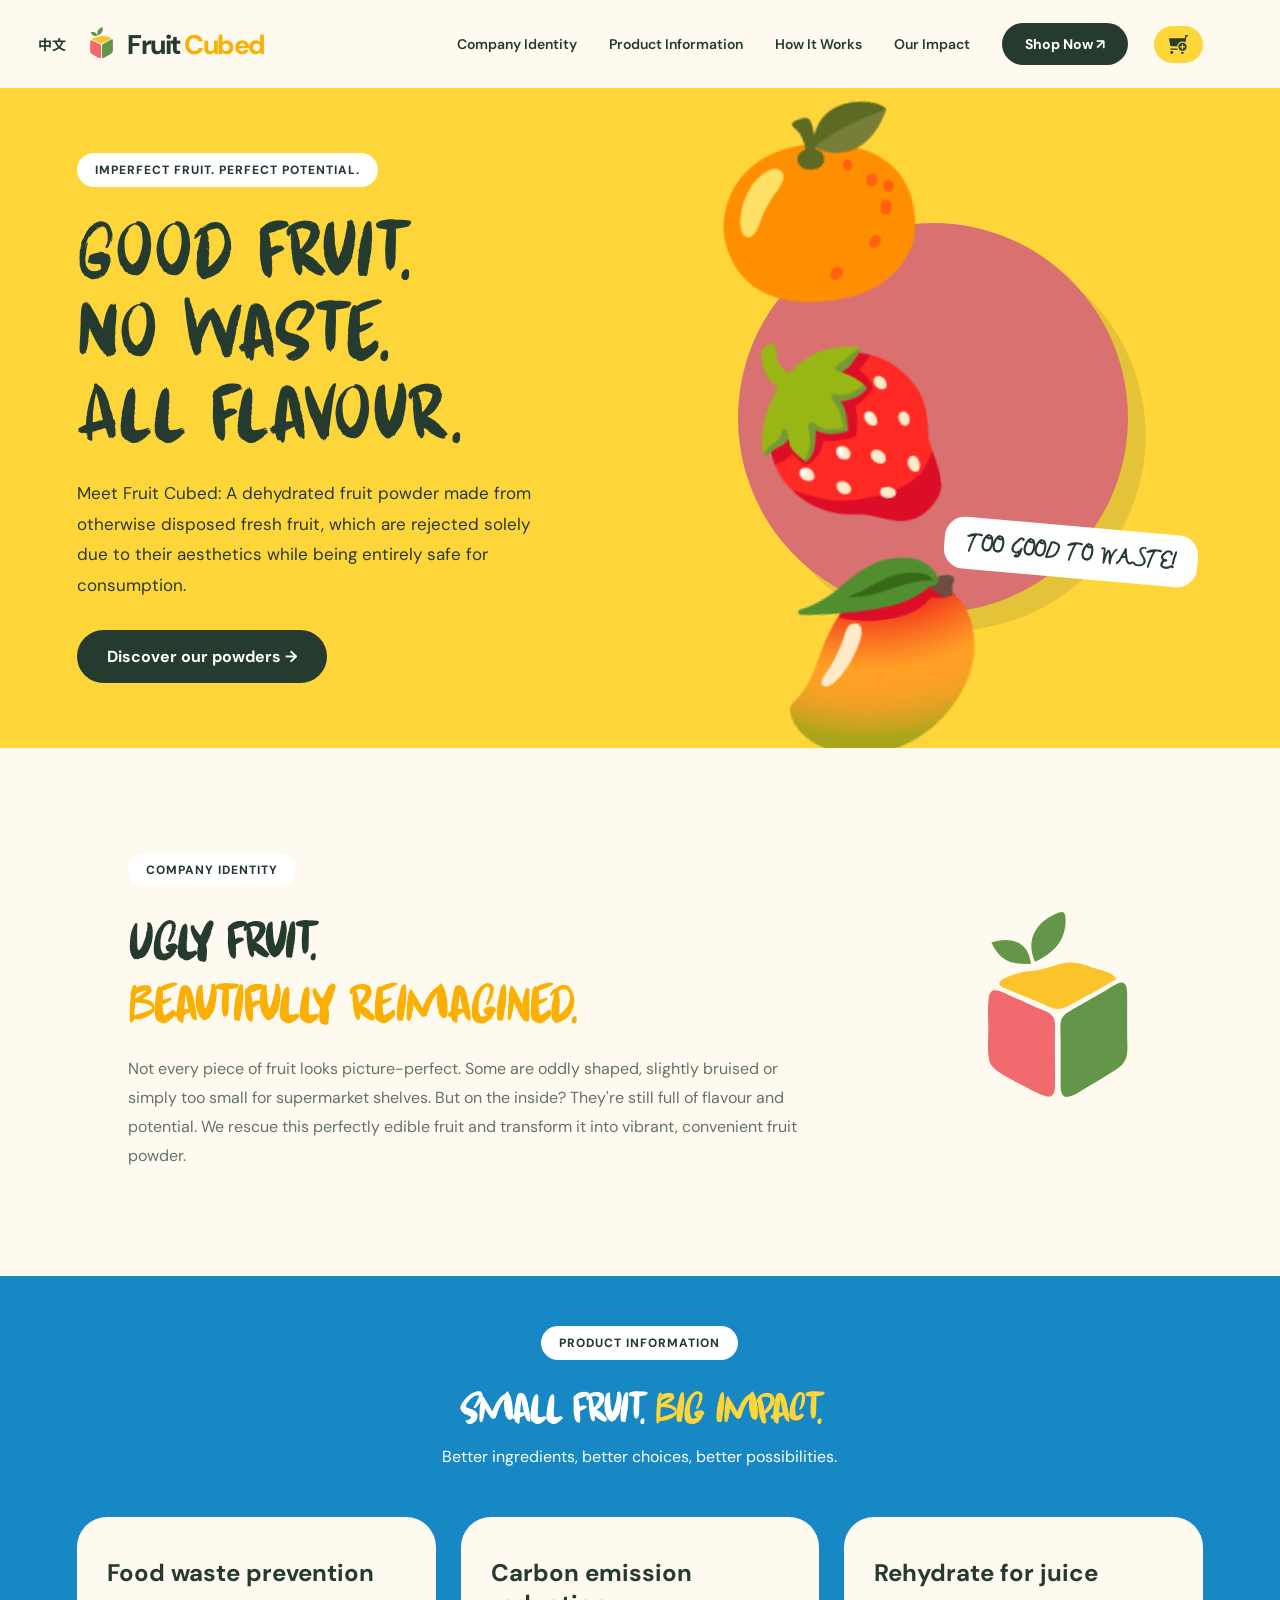
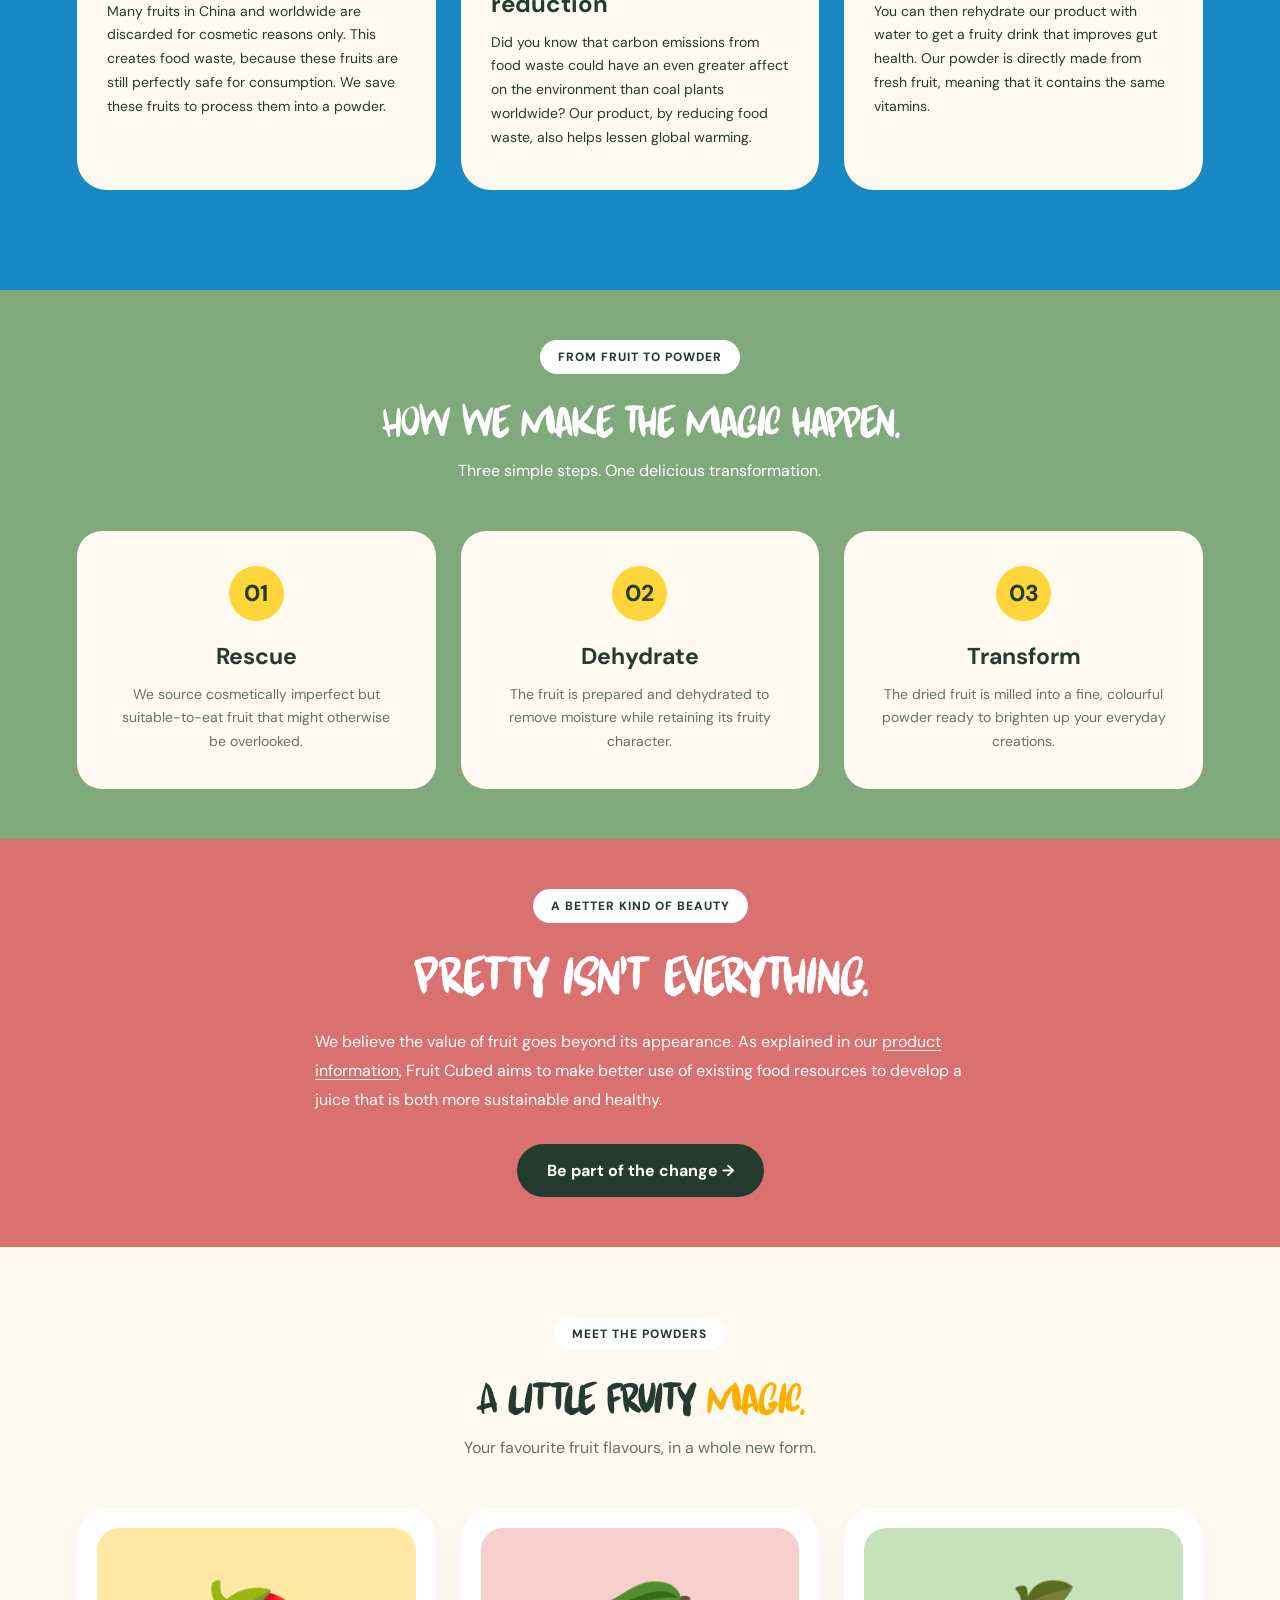
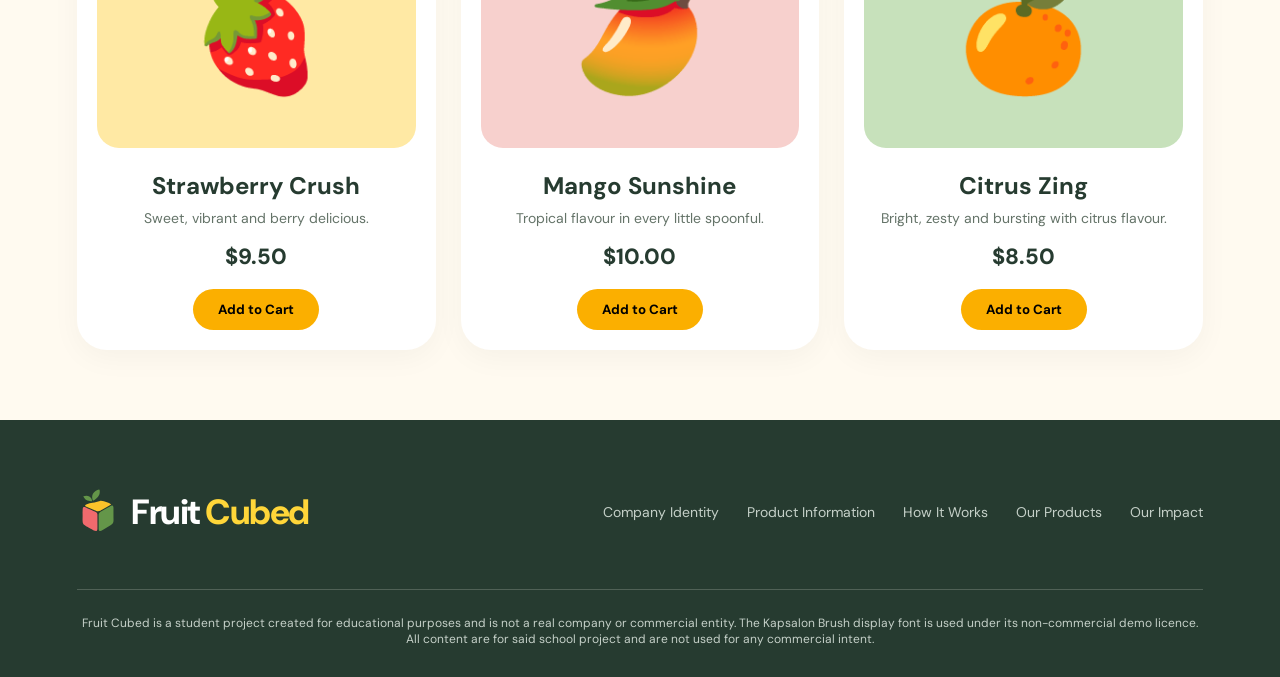
==== commit a9c2c22b: "add comment" ====
--- a/index.html
+++ b/index.html
@@ -184,6 +184,7 @@
 
 
 <!-- HOW IT WORKS -->
+<!-- **NOTE THAT THIS IS CURRENTLY JUST A PLACEHOLDER.** We need to confirm the actual process with the team first. -->
 
 <section class="process" id="process">
 
--- a/styles.css
+++ b/styles.css
@@ -403,6 +403,7 @@
     font-weight: 800;
     font-family: 'Fruit Cubed Calligraphy', 'Ma Shan Zheng', 'PingFang SC', 'Microsoft YaHei', cursive;
     transform: rotate(5deg);
+    font-size: 20px;
 }
 
 .calligraphy-text {
@@ -1292,4 +1293,8 @@
         bottom: 16px;
         font-size: 18px;
     }
-}
+
+    .floating-label {
+        font-size: 15px;
+    }
+}
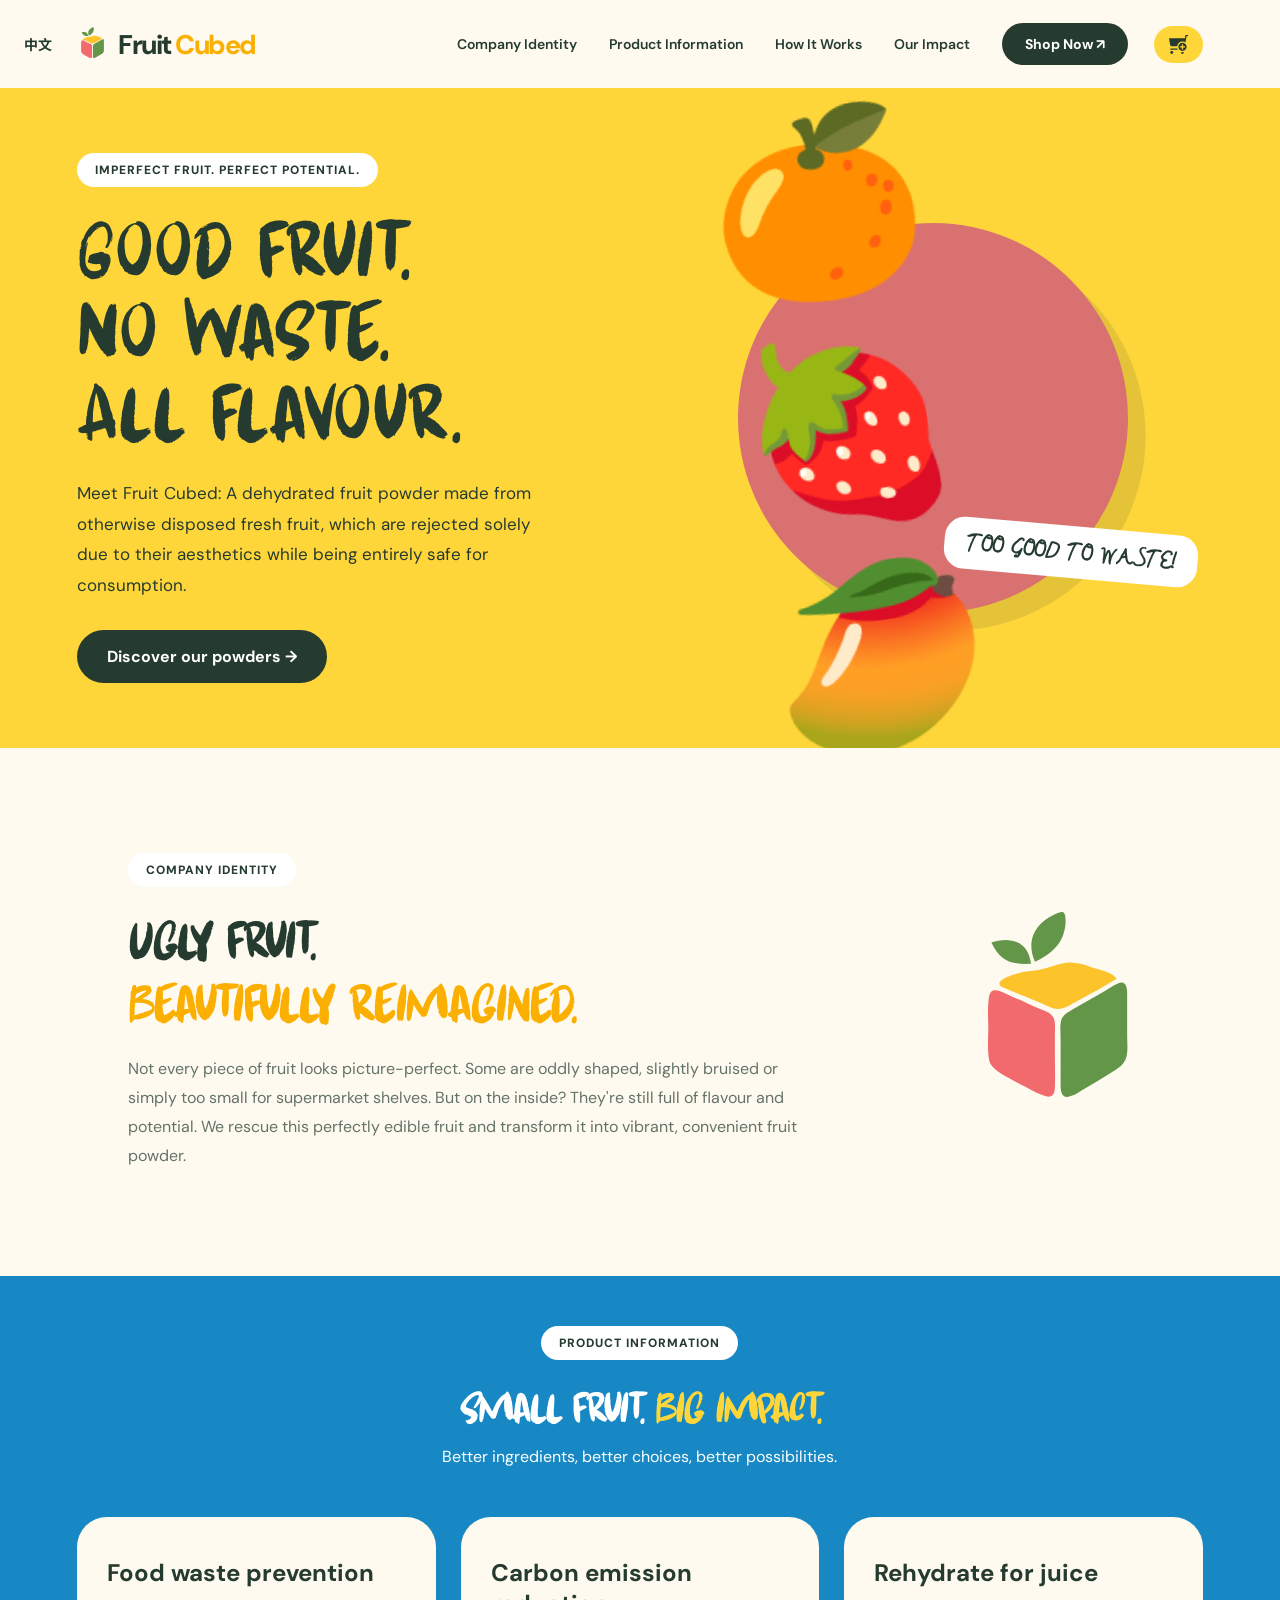
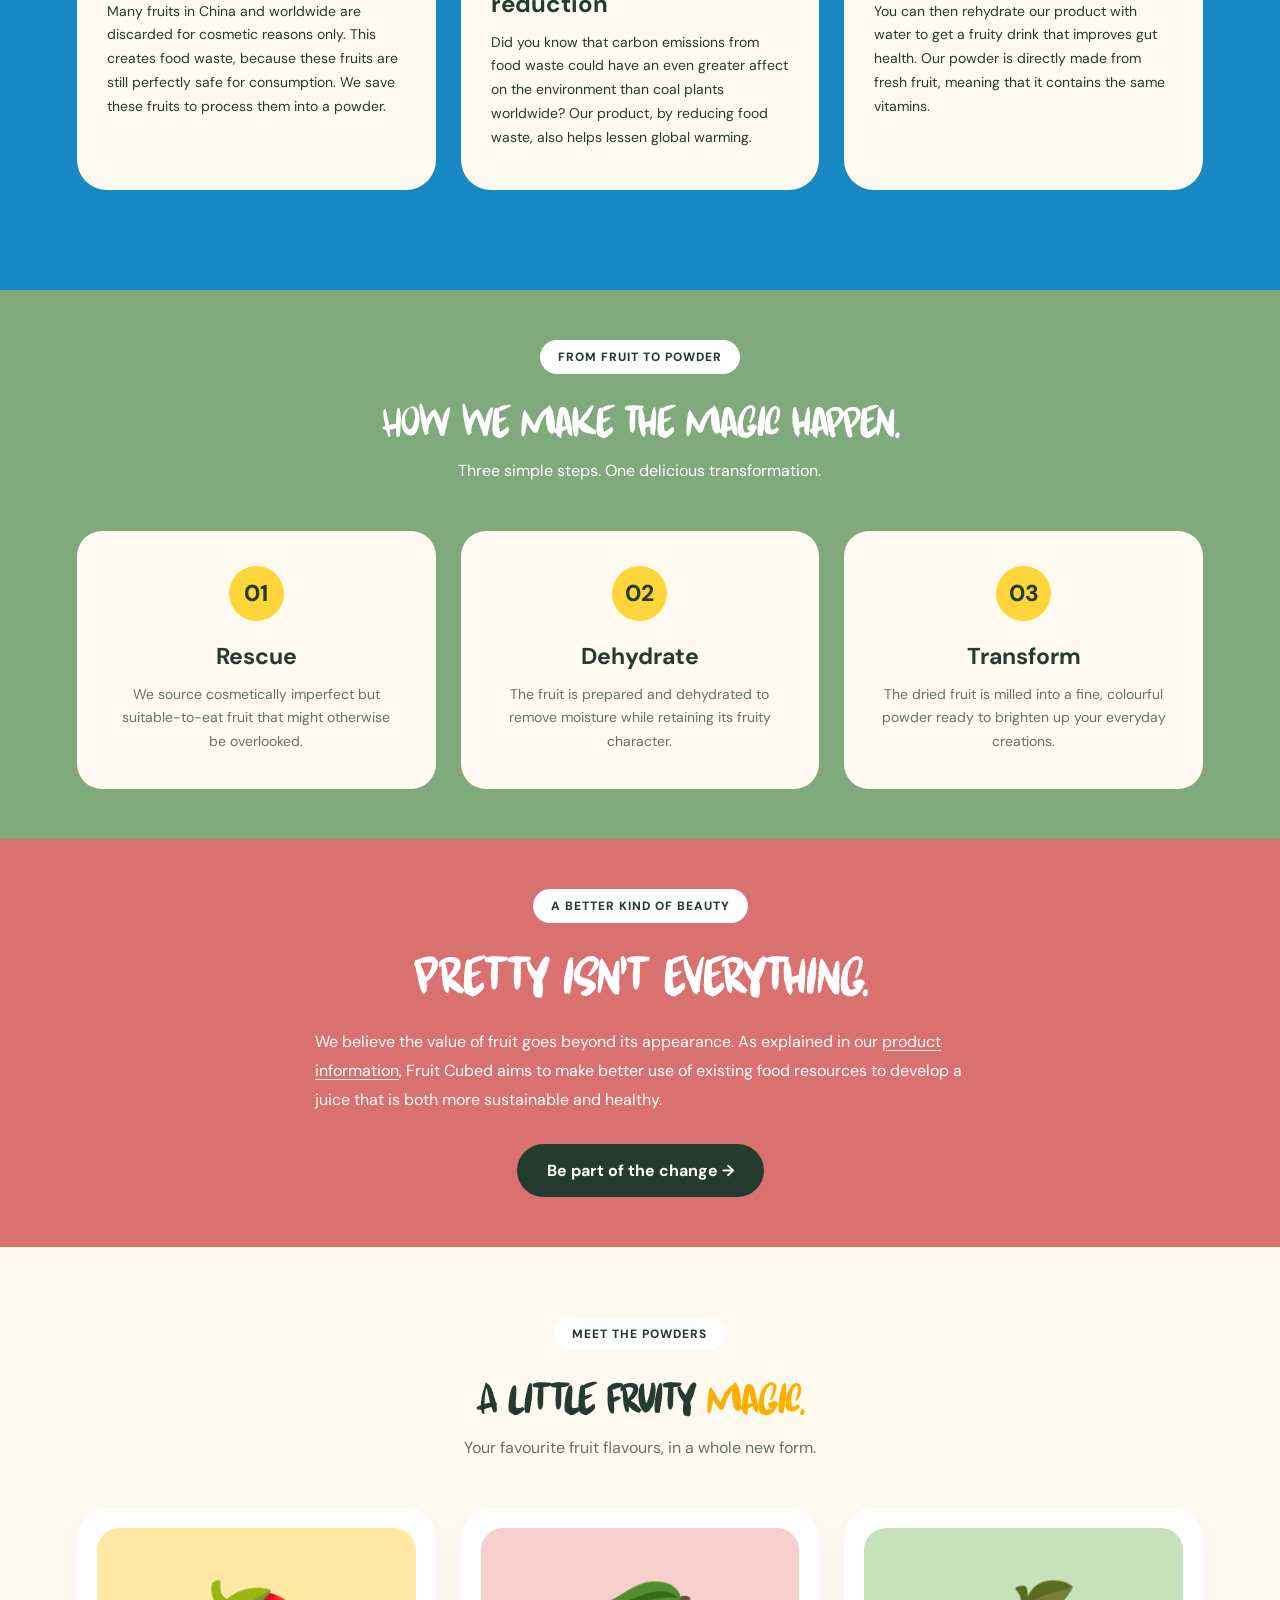
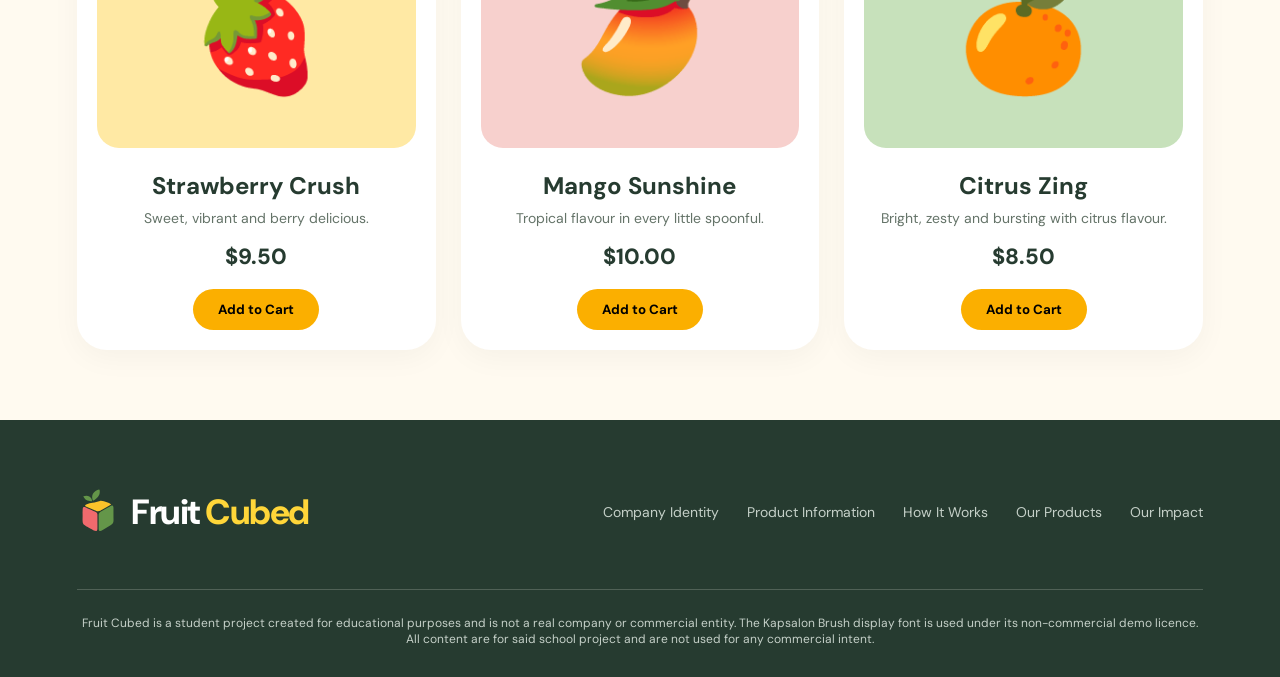
==== commit 6de57a8c: "Improve alignment aesthetics" ====
--- a/index.html
+++ b/index.html
@@ -24,8 +24,6 @@
 <!-- NAVIGATION -->
 
 <nav>
-    <a href="zh.html" class="lang-switch" aria-label="Switch to Chinese">中文</a>
-
     <a href="#" class="logo" aria-label="Fruit Cubed home">
         <img src="assets/logo.svg" alt="Fruit Cubed"> <h3>Fruit <span>Cubed</span></h3>
     </a>
@@ -46,6 +44,8 @@
     </div>
 
     <div class="nav-actions">
+
+        <a href="zh.html" class="lang-switch" aria-label="Switch to Chinese">中文</a>
 
         <button class="cart-toggle" aria-label="Open shopping cart"
         aria-controls="cartDrawer" aria-expanded="false"
--- a/styles.css
+++ b/styles.css
@@ -106,7 +106,7 @@
     display: flex;
     justify-content: space-between;
     align-items: center;
-    padding: 22px 6% 22px 2%;
+    padding: 22px 6% 22px 6%;
     height: var(--nav-height);
     background: var(--cream);
     position: sticky;
@@ -227,11 +227,14 @@
     font-size: 14px;
     font-weight: 700;
     transition: 0.3s;
-    margin-right: 8px;
+    position: absolute;
+    left: 3%;
+    top: 50%;
+    transform: translate(-50%, -50%);
 }
 
 .lang-switch:hover {
-    transform: translateY(-2px);
+    transform: translate(-50%, calc(-50% - 2px));
 }
 
 .menu-toggle {
@@ -1221,6 +1224,15 @@
         margin-left: 0;
     }
 
+    .lang-switch {
+        position: static;
+        transform: none;
+    }
+
+    .lang-switch:hover {
+        transform: translateY(-2px);
+    }
+
     .nav-links {
         display: none;
         position: absolute;
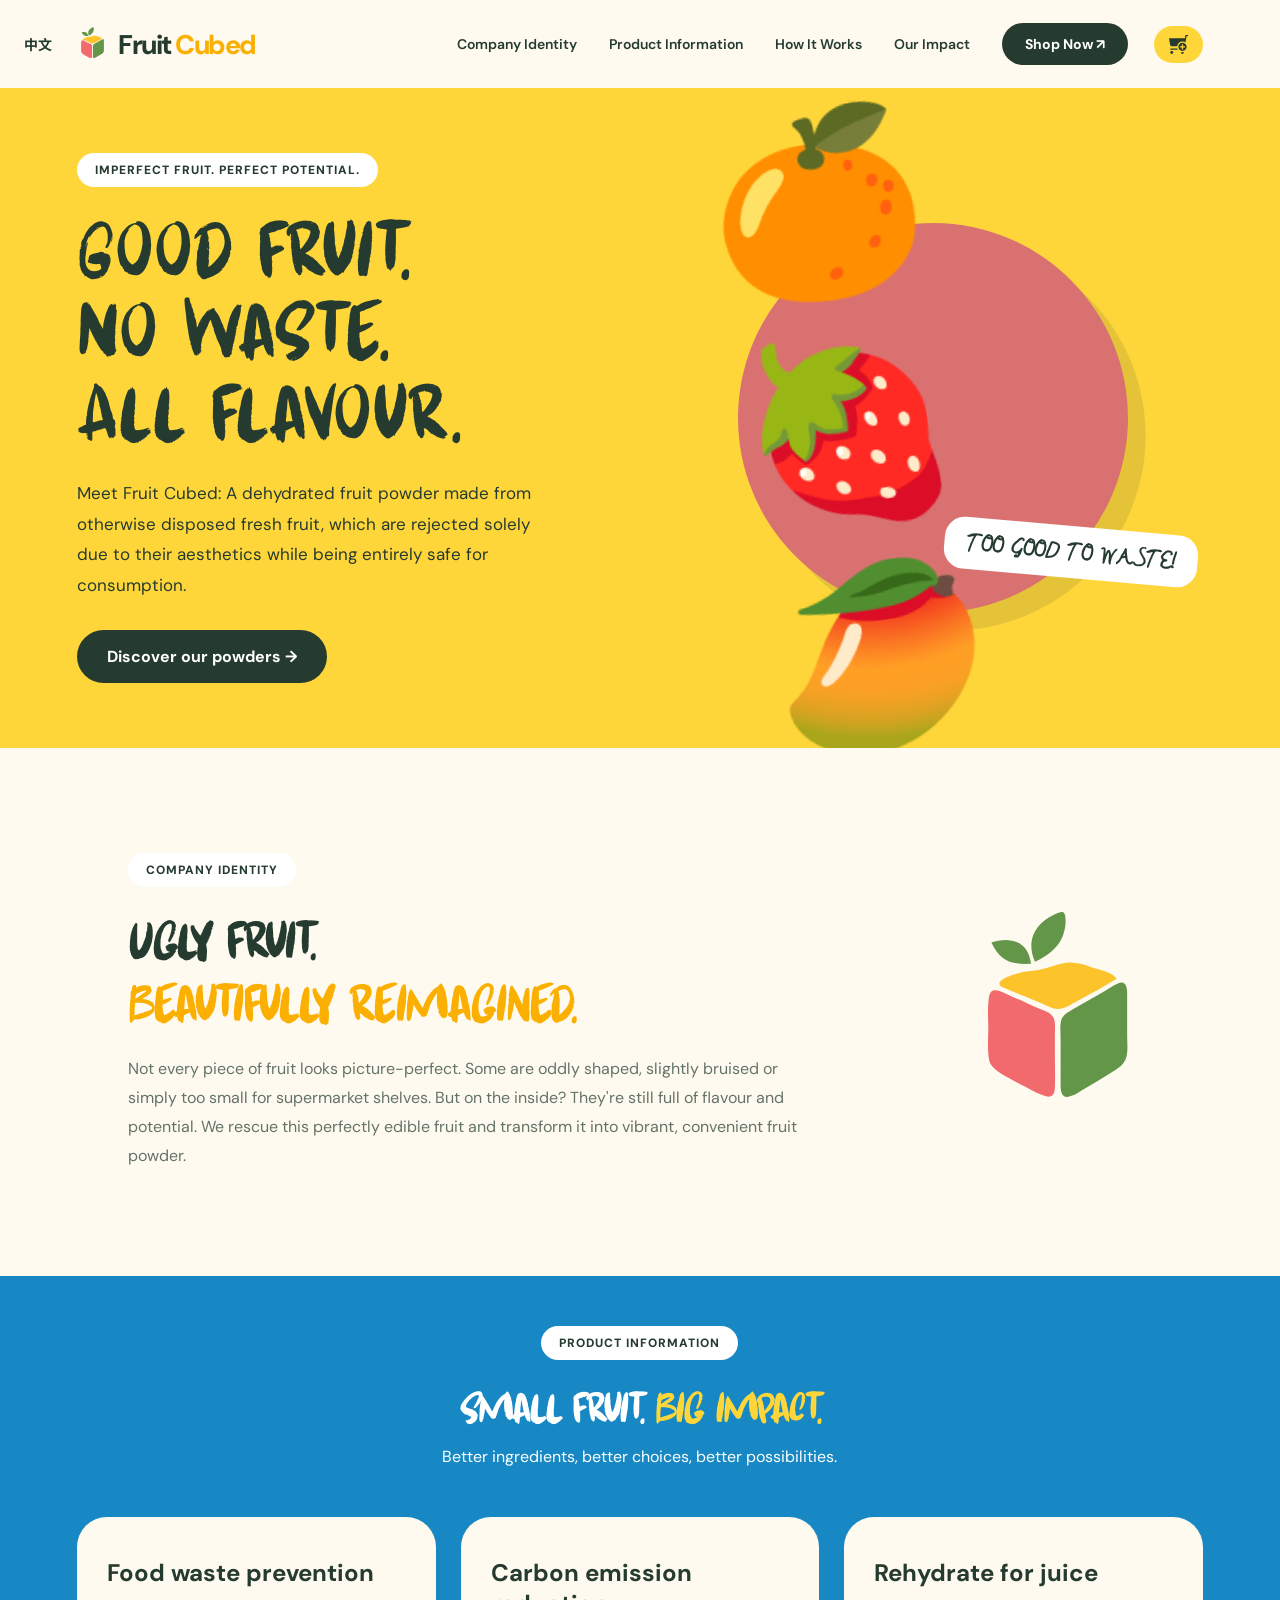
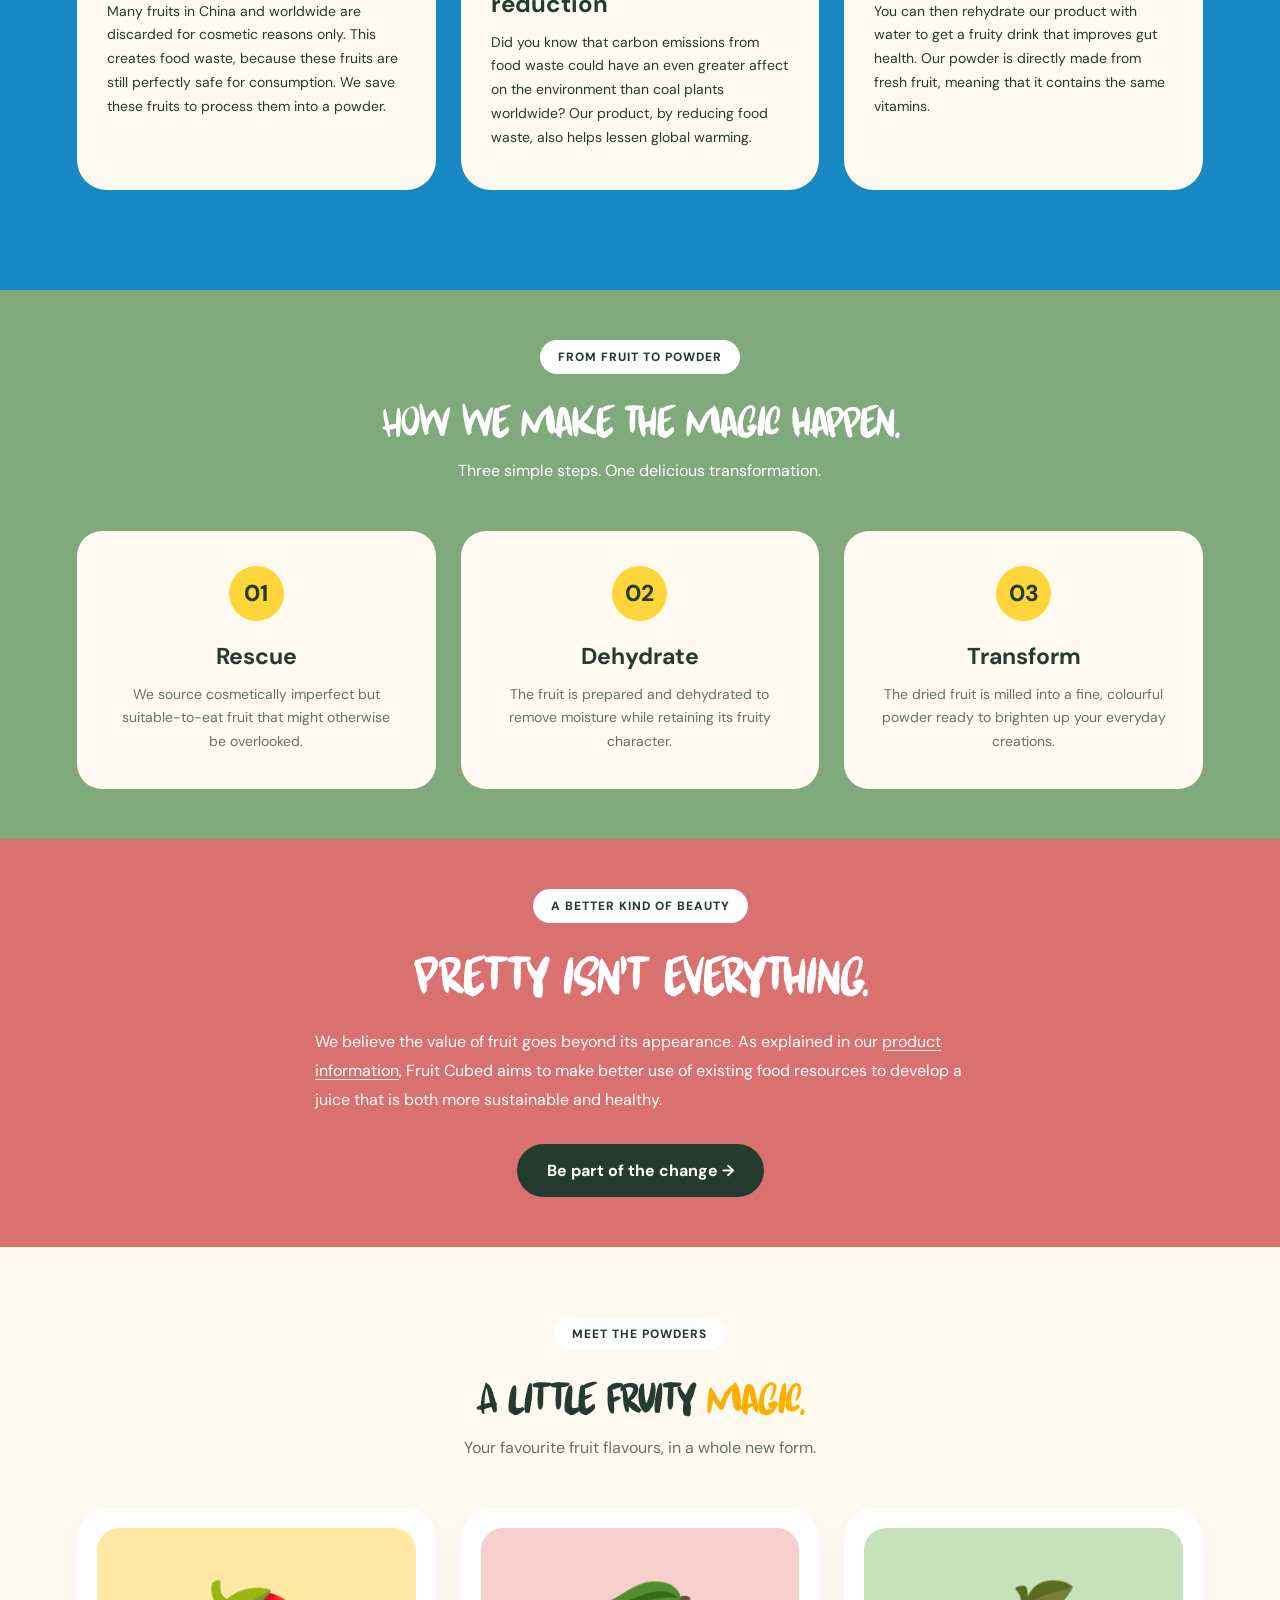
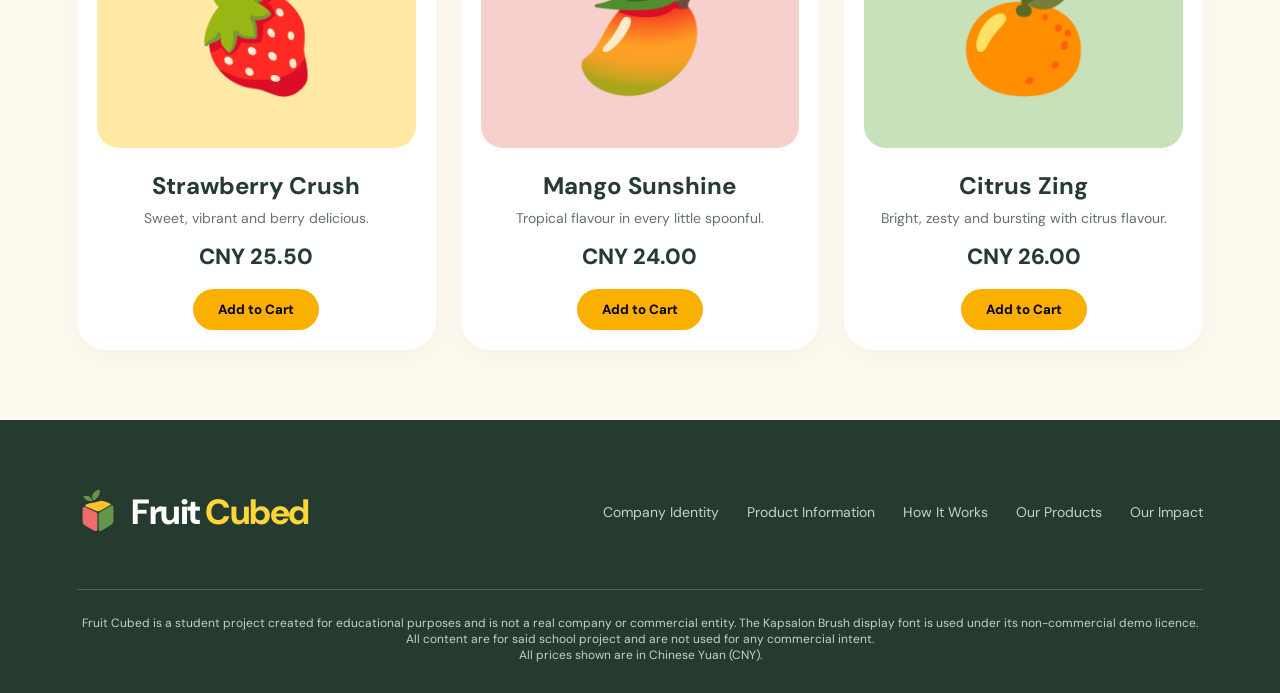
==== commit d9e21611: "Add currency note" ====
--- a/index.html
+++ b/index.html
@@ -312,6 +312,8 @@
         Fruit Cubed is a student project created for educational purposes and is not a real company or commercial entity.
         The Kapsalon Brush display font is used under its non-commercial demo licence.
         All content are for said school project and are not used for any commercial intent.
+        <br/>
+        All prices shown are in Chinese Yuan (CNY).
     </p>
 </footer>
 
